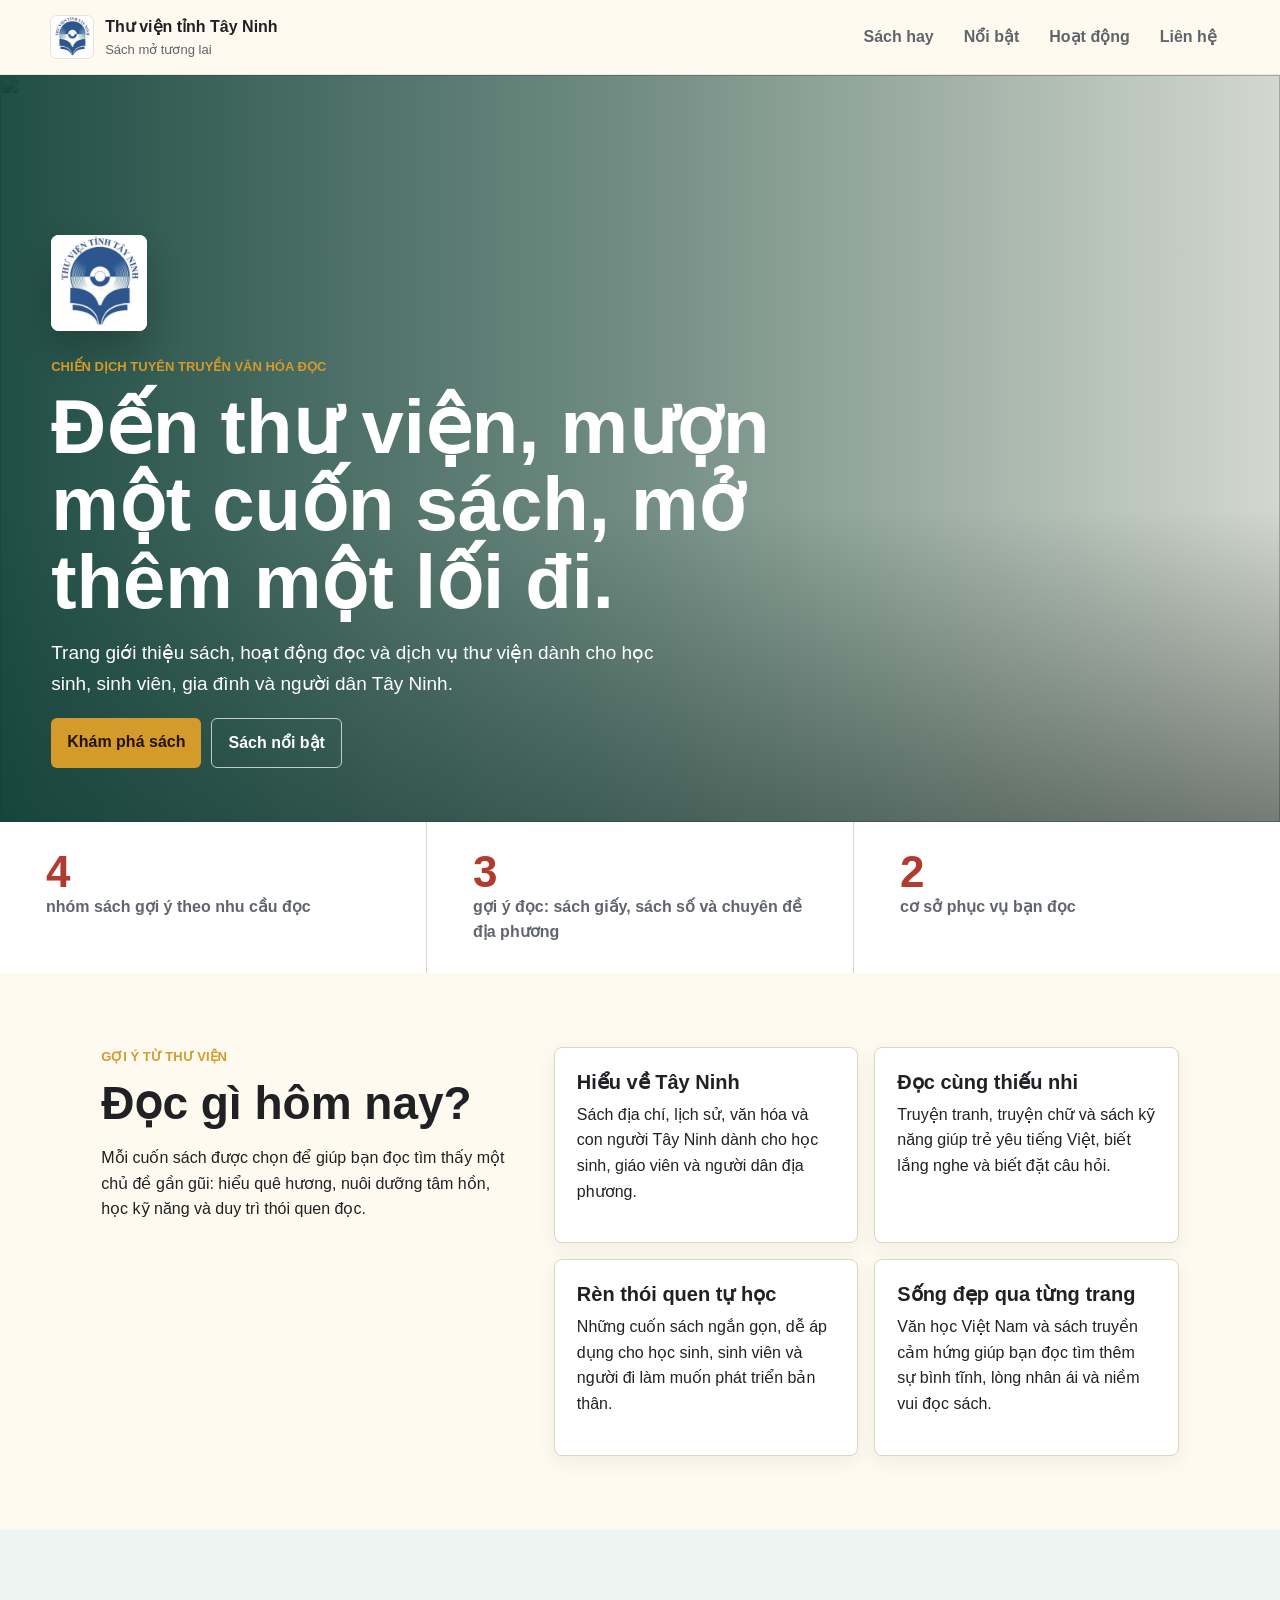
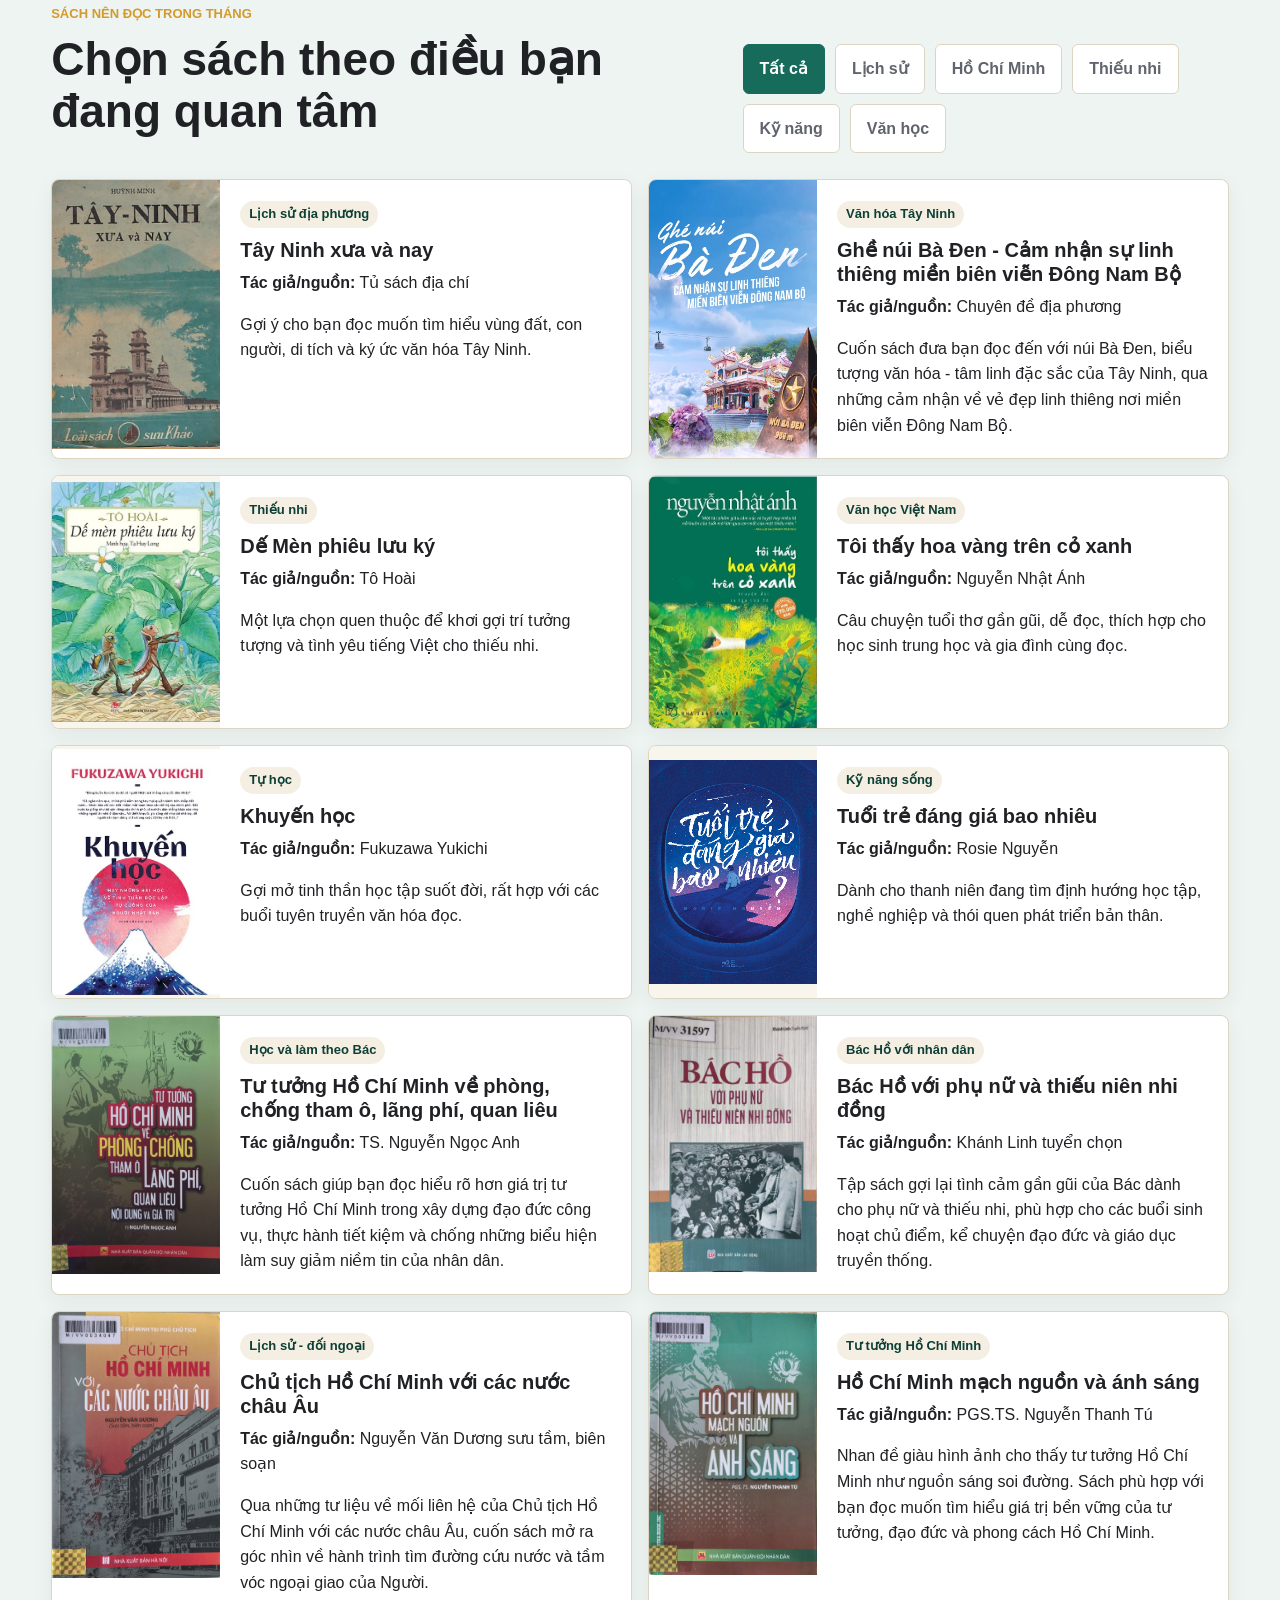
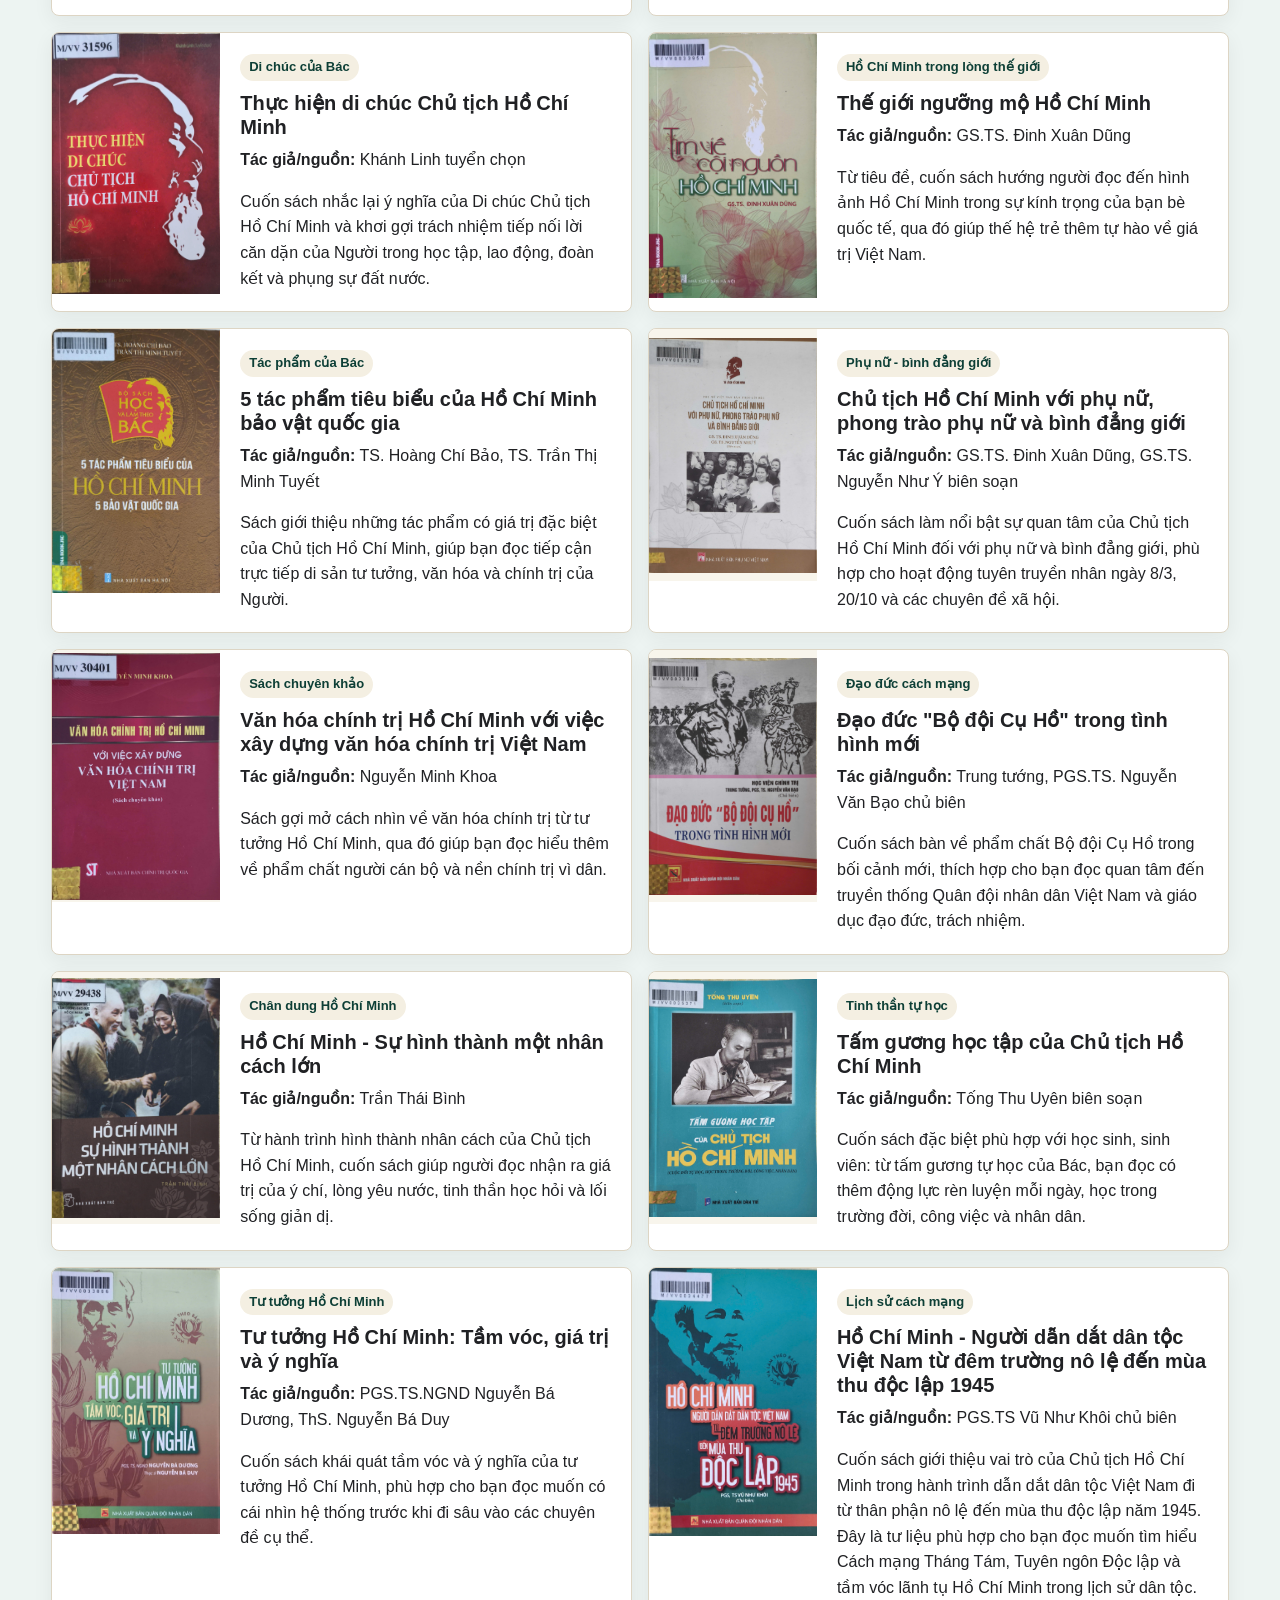
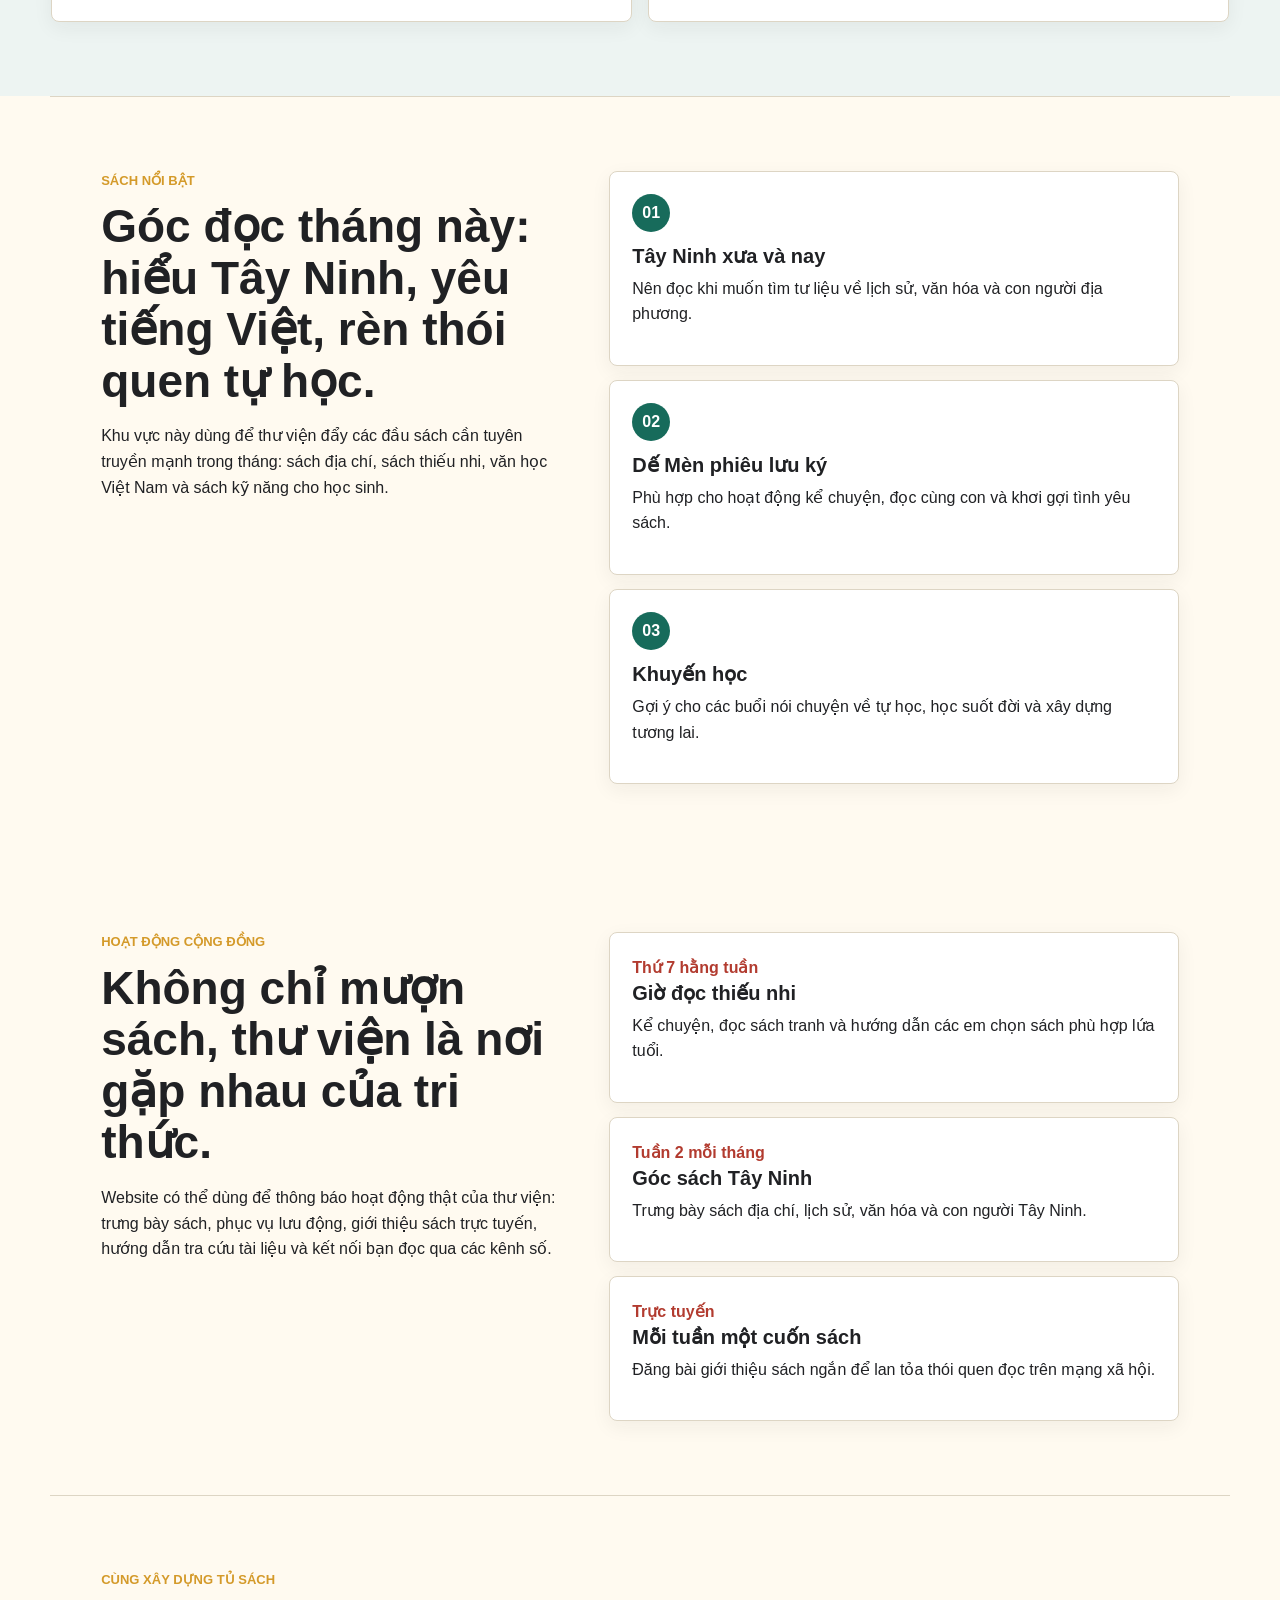
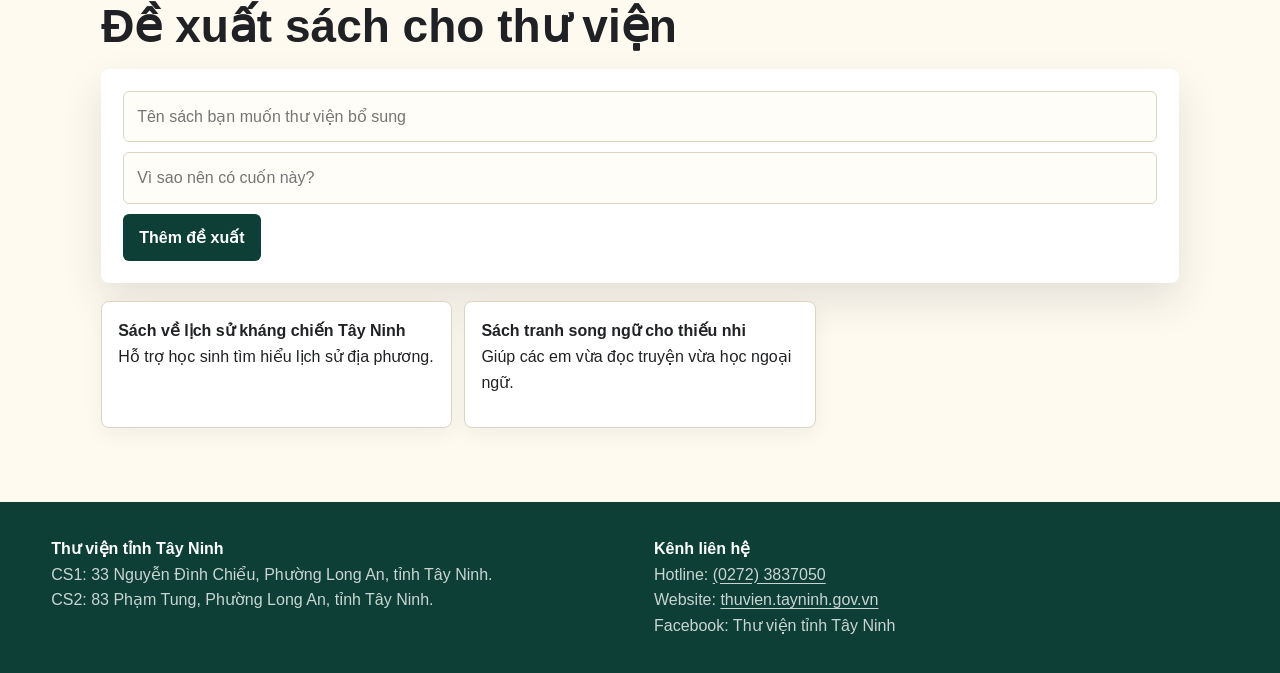
==== index.html @ 0cfe97ff "Initial library website" ====
<!doctype html>
<html lang="vi">
  <head>
    <meta charset="utf-8">
    <meta name="viewport" content="width=device-width, initial-scale=1">
    <title>Thư viện tỉnh Tây Ninh - Sách mở tương lai</title>
    <link rel="stylesheet" href="styles.css">
  </head>
  <body>
    <header class="topbar">
      <a class="brand" href="#home" aria-label="Trang chủ Thư viện tỉnh Tây Ninh">
        <img class="brand-logo" src="assets/logo-thu-vien-tay-ninh.jpg" alt="Logo Thư viện tỉnh Tây Ninh">
        <span>
          <strong>Thư viện tỉnh Tây Ninh</strong>
          <small>Sách mở tương lai</small>
        </span>
      </a>
      <nav class="nav" aria-label="Điều hướng chính">
        <a href="#sach">Sách hay</a>
        <a href="#noi-bat">Nổi bật</a>
        <a href="#hoat-dong">Hoạt động</a>
        <a href="#lien-he">Liên hệ</a>
      </nav>
    </header>

    <main id="home">
      <section class="hero">
        <div class="hero-media" aria-hidden="true">
          <img src="https://images.unsplash.com/photo-1521587760476-6c12a4b040da?auto=format&fit=crop&w=1600&q=80" alt="">
        </div>
        <div class="hero-content">
          <img class="hero-logo" src="assets/logo-thu-vien-tay-ninh.jpg" alt="Logo Thư viện tỉnh Tây Ninh">
          <p class="eyebrow">Chiến dịch tuyên truyền văn hóa đọc</p>
          <h1>Đến thư viện, mượn một cuốn sách, mở thêm một lối đi.</h1>
          <p>
            Trang giới thiệu sách, hoạt động đọc và dịch vụ thư viện dành cho học sinh,
            sinh viên, gia đình và người dân Tây Ninh.
          </p>
          <div class="hero-actions">
            <a class="button primary" href="#sach">Khám phá sách</a>
            <a class="button ghost" href="#noi-bat">Sách nổi bật</a>
          </div>
        </div>
      </section>

      <section class="stats" aria-label="Điểm nhấn thư viện">
        <article>
          <strong>4</strong>
          <span>nhóm sách gợi ý theo nhu cầu đọc</span>
        </article>
        <article>
          <strong>3</strong>
          <span>gợi ý đọc: sách giấy, sách số và chuyên đề địa phương</span>
        </article>
        <article>
          <strong>2</strong>
          <span>cơ sở phục vụ bạn đọc</span>
        </article>
      </section>

      <section class="section intro">
        <div>
          <p class="eyebrow">Gợi ý từ thư viện</p>
          <h2>Đọc gì hôm nay?</h2>
          <p>
            Mỗi cuốn sách được chọn để giúp bạn đọc tìm thấy một chủ đề gần gũi:
            hiểu quê hương, nuôi dưỡng tâm hồn, học kỹ năng và duy trì thói quen đọc.
          </p>
        </div>
        <div class="idea-grid">
          <a class="info-card" href="topic.html?id=hieu-ve-tay-ninh">
            <h3>Hiểu về Tây Ninh</h3>
            <p>Sách địa chí, lịch sử, văn hóa và con người Tây Ninh dành cho học sinh, giáo viên và người dân địa phương.</p>
          </a>
          <a class="info-card" href="topic.html?id=doc-cung-thieu-nhi">
            <h3>Đọc cùng thiếu nhi</h3>
            <p>Truyện tranh, truyện chữ và sách kỹ năng giúp trẻ yêu tiếng Việt, biết lắng nghe và biết đặt câu hỏi.</p>
          </a>
          <a class="info-card" href="topic.html?id=ren-thoi-quen-tu-hoc">
            <h3>Rèn thói quen tự học</h3>
            <p>Những cuốn sách ngắn gọn, dễ áp dụng cho học sinh, sinh viên và người đi làm muốn phát triển bản thân.</p>
          </a>
          <a class="info-card" href="topic.html?id=song-dep-qua-tung-trang">
            <h3>Sống đẹp qua từng trang</h3>
            <p>Văn học Việt Nam và sách truyền cảm hứng giúp bạn đọc tìm thêm sự bình tĩnh, lòng nhân ái và niềm vui đọc sách.</p>
          </a>
        </div>
      </section>

      <section class="section feature-band" id="sach">
        <div class="section-head">
          <div>
            <p class="eyebrow">Sách nên đọc trong tháng</p>
            <h2>Chọn sách theo điều bạn đang quan tâm</h2>
          </div>
          <div class="filters" role="group" aria-label="Lọc sách theo chủ đề">
            <button class="filter active" data-filter="all">Tất cả</button>
            <button class="filter" data-filter="lich-su">Lịch sử</button>
            <button class="filter" data-filter="ho-chi-minh">Hồ Chí Minh</button>
            <button class="filter" data-filter="thieu-nhi">Thiếu nhi</button>
            <button class="filter" data-filter="ky-nang">Kỹ năng</button>
            <button class="filter" data-filter="van-hoc">Văn học</button>
          </div>
        </div>
        <div class="book-grid" id="bookGrid"></div>
      </section>

      <section class="section spotlight" id="noi-bat">
        <div class="spotlight-copy">
          <p class="eyebrow">Sách nổi bật</p>
          <h2>Góc đọc tháng này: hiểu Tây Ninh, yêu tiếng Việt, rèn thói quen tự học.</h2>
          <p>
            Khu vực này dùng để thư viện đẩy các đầu sách cần tuyên truyền mạnh trong tháng:
            sách địa chí, sách thiếu nhi, văn học Việt Nam và sách kỹ năng cho học sinh.
          </p>
        </div>
        <div class="spotlight-list">
          <a class="info-card spotlight-card" href="book.html?id=0">
            <span>01</span>
            <h3>Tây Ninh xưa và nay</h3>
            <p>Nên đọc khi muốn tìm tư liệu về lịch sử, văn hóa và con người địa phương.</p>
          </a>
          <a class="info-card spotlight-card" href="book.html?id=2">
            <span>02</span>
            <h3>Dế Mèn phiêu lưu ký</h3>
            <p>Phù hợp cho hoạt động kể chuyện, đọc cùng con và khơi gợi tình yêu sách.</p>
          </a>
          <a class="info-card spotlight-card" href="book.html?id=4">
            <span>03</span>
            <h3>Khuyến học</h3>
            <p>Gợi ý cho các buổi nói chuyện về tự học, học suốt đời và xây dựng tương lai.</p>
          </a>
        </div>
      </section>

      <section class="section split" id="hoat-dong">
        <div>
          <p class="eyebrow">Hoạt động cộng đồng</p>
          <h2>Không chỉ mượn sách, thư viện là nơi gặp nhau của tri thức.</h2>
          <p>
            Website có thể dùng để thông báo hoạt động thật của thư viện: trưng bày sách,
            phục vụ lưu động, giới thiệu sách trực tuyến, hướng dẫn tra cứu tài liệu và
            kết nối bạn đọc qua các kênh số.
          </p>
        </div>
        <div class="timeline">
          <a class="info-card" href="topic.html?id=gio-doc-thieu-nhi">
            <time>Thứ 7 hằng tuần</time>
            <h3>Giờ đọc thiếu nhi</h3>
            <p>Kể chuyện, đọc sách tranh và hướng dẫn các em chọn sách phù hợp lứa tuổi.</p>
          </a>
          <a class="info-card" href="topic.html?id=goc-sach-tay-ninh">
            <time>Tuần 2 mỗi tháng</time>
            <h3>Góc sách Tây Ninh</h3>
            <p>Trưng bày sách địa chí, lịch sử, văn hóa và con người Tây Ninh.</p>
          </a>
          <a class="info-card" href="topic.html?id=moi-tuan-mot-cuon-sach">
            <time>Trực tuyến</time>
            <h3>Mỗi tuần một cuốn sách</h3>
            <p>Đăng bài giới thiệu sách ngắn để lan tỏa thói quen đọc trên mạng xã hội.</p>
          </a>
        </div>
      </section>

      <section class="section recommend">
        <div>
          <p class="eyebrow">Cùng xây dựng tủ sách</p>
          <h2>Đề xuất sách cho thư viện</h2>
        </div>
        <form class="suggest-form" id="suggestForm">
          <input name="title" type="text" placeholder="Tên sách bạn muốn thư viện bổ sung" required>
          <input name="reason" type="text" placeholder="Vì sao nên có cuốn này?">
          <button class="button dark" type="submit">Thêm đề xuất</button>
        </form>
        <ul class="suggestions" id="suggestions"></ul>
      </section>
    </main>

    <footer class="footer" id="lien-he">
      <div>
        <strong>Thư viện tỉnh Tây Ninh</strong>
        <p>CS1: 33 Nguyễn Đình Chiểu, Phường Long An, tỉnh Tây Ninh.</p>
        <p>CS2: 83 Phạm Tung, Phường Long An, tỉnh Tây Ninh.</p>
      </div>
      <div>
        <strong>Kênh liên hệ</strong>
        <p>Hotline: <a href="tel:02723837050">(0272) 3837050</a></p>
        <p>Website: <a href="https://thuvien.tayninh.gov.vn" target="_blank" rel="noreferrer">thuvien.tayninh.gov.vn</a></p>
        <p>Facebook: Thư viện tỉnh Tây Ninh</p>
      </div>
    </footer>

    <script src="supabase-config.js"></script>
    <script src="supabase-api.js"></script>
    <script src="script.js"></script>
  </body>
</html>
---- styles.css ----
:root {
  --ink: #202124;
  --muted: #60646c;
  --paper: #fffaf0;
  --soft: #f4efe2;
  --line: #ddd5c4;
  --green: #176b5b;
  --green-dark: #0d3f36;
  --red: #b23b2f;
  --gold: #d49a2a;
  --blue: #245c8f;
  --white: #ffffff;
  --shadow: 0 18px 40px rgba(36, 38, 42, 0.12);
  --font-sans: "Segoe UI", "Roboto", "Helvetica Neue", Arial, sans-serif;
  --font-display: "Segoe UI", "Roboto", "Helvetica Neue", Arial, sans-serif;
}

* {
  box-sizing: border-box;
}

html {
  scroll-behavior: smooth;
}

body {
  margin: 0;
  color: var(--ink);
  background: var(--paper);
  font-family: var(--font-sans);
  line-height: 1.6;
  text-rendering: optimizeLegibility;
  -webkit-font-smoothing: antialiased;
}

a {
  color: inherit;
  text-decoration: none;
}

button,
input,
select,
textarea {
  font: inherit;
}

.topbar {
  position: sticky;
  top: 0;
  z-index: 10;
  display: flex;
  align-items: center;
  justify-content: space-between;
  gap: 20px;
  padding: 14px clamp(18px, 4vw, 56px);
  border-bottom: 1px solid rgba(32, 33, 36, 0.08);
  background: rgba(255, 250, 240, 0.92);
  backdrop-filter: blur(16px);
}

.brand {
  display: inline-flex;
  align-items: center;
  gap: 12px;
  min-width: 220px;
}

.brand-logo {
  width: 42px;
  height: 42px;
  border-radius: 6px;
  object-fit: contain;
  background: var(--white);
  box-shadow: 0 0 0 1px rgba(32, 33, 36, 0.1);
}

.brand strong,
.brand small {
  display: block;
}

.brand small {
  color: var(--muted);
  font-size: 13px;
}

.brand strong {
  font-weight: 700;
}

.nav {
  display: flex;
  flex-wrap: wrap;
  justify-content: flex-end;
  gap: 6px;
}

.nav a {
  padding: 8px 12px;
  border-radius: 6px;
  color: var(--muted);
  font-weight: 600;
}

.nav a:hover {
  background: var(--soft);
  color: var(--ink);
}

.hero {
  position: relative;
  min-height: 620px;
  display: grid;
  align-items: end;
  padding: clamp(80px, 13vw, 160px) clamp(18px, 4vw, 56px) 54px;
  overflow: hidden;
  color: var(--white);
}

.hero-media,
.hero-media::after {
  position: absolute;
  inset: 0;
}

.hero-media::after {
  content: "";
  background:
    linear-gradient(90deg, rgba(13, 63, 54, 0.92), rgba(13, 63, 54, 0.58), rgba(13, 63, 54, 0.18)),
    linear-gradient(0deg, rgba(0, 0, 0, 0.45), transparent 42%);
}

.hero-media img {
  width: 100%;
  height: 100%;
  object-fit: cover;
}

.hero-content {
  position: relative;
  max-width: 780px;
}

.hero-logo {
  width: 96px;
  height: 96px;
  margin-bottom: 18px;
  border-radius: 8px;
  object-fit: contain;
  background: var(--white);
  box-shadow: 0 18px 36px rgba(0, 0, 0, 0.2);
}

.eyebrow {
  margin: 0 0 10px;
  color: var(--gold);
  font-size: 13px;
  font-weight: 700;
  letter-spacing: 0;
  text-transform: uppercase;
}

h1,
h2,
h3,
p {
  margin-top: 0;
}

h1 {
  margin-bottom: 18px;
  max-width: 840px;
  font-family: var(--font-display);
  font-size: clamp(42px, 7vw, 76px);
  font-weight: 750;
  line-height: 1.02;
}

h2 {
  margin-bottom: 16px;
  font-family: var(--font-display);
  font-size: clamp(28px, 4vw, 46px);
  font-weight: 720;
  line-height: 1.12;
}

h3 {
  margin-bottom: 8px;
  font-size: 20px;
  font-weight: 700;
  line-height: 1.2;
}

.hero-content p:not(.eyebrow) {
  max-width: 640px;
  font-size: 19px;
}

.hero-actions,
.filters,
.suggest-form {
  display: flex;
  flex-wrap: wrap;
  gap: 10px;
}

.button,
.filter {
  border: 0;
  border-radius: 6px;
  padding: 11px 16px;
  cursor: pointer;
  font-weight: 700;
}

.button.primary {
  background: var(--gold);
  color: #211400;
}

.button.ghost {
  border: 1px solid rgba(255, 255, 255, 0.7);
  color: var(--white);
}

.button.dark {
  background: var(--green-dark);
  color: var(--white);
}

.button.outline {
  border: 1px solid var(--line);
  background: var(--white);
  color: var(--green-dark);
}

.stats {
  display: grid;
  grid-template-columns: repeat(3, 1fr);
  gap: 1px;
  background: var(--line);
}

.stats article {
  min-height: 148px;
  padding: 28px clamp(18px, 4vw, 46px);
  background: var(--white);
}

.stats strong {
  display: block;
  color: var(--red);
  font-size: 44px;
  line-height: 1;
}

.stats span {
  color: var(--muted);
  font-weight: 600;
}

.section {
  padding: 74px clamp(18px, 4vw, 56px);
}

.intro,
.section-head,
.split,
.recommend,
.spotlight {
  max-width: 1180px;
  margin: 0 auto;
}

.intro {
  display: grid;
  grid-template-columns: 0.8fr 1.2fr;
  gap: 36px;
}

.idea-grid,
.book-grid {
  display: grid;
  grid-template-columns: repeat(2, minmax(0, 1fr));
  gap: 16px;
}

.info-card,
.book-card,
.notice,
.suggestions li {
  border: 1px solid var(--line);
  border-radius: 8px;
  background: var(--white);
  box-shadow: 0 6px 20px rgba(36, 38, 42, 0.06);
}

.info-card {
  padding: 22px;
  color: inherit;
  transition: transform 0.18s ease, box-shadow 0.18s ease;
}

.info-card:hover {
  transform: translateY(-3px);
  box-shadow: 0 12px 28px rgba(36, 38, 42, 0.12);
}

.feature-band {
  max-width: none;
  background: #edf4f2;
}

.section-head {
  display: flex;
  align-items: end;
  justify-content: space-between;
  gap: 24px;
  margin-bottom: 26px;
}

.filter {
  border: 1px solid var(--line);
  background: var(--white);
  color: var(--muted);
}

.filter.active {
  border-color: var(--green);
  background: var(--green);
  color: var(--white);
}

.book-grid {
  max-width: 1180px;
  margin: 0 auto;
}

.book-card {
  display: grid;
  grid-template-columns: 168px 1fr;
  min-height: 252px;
  overflow: hidden;
  color: inherit;
  transition: transform 0.18s ease, box-shadow 0.18s ease;
}

.book-card:hover {
  transform: translateY(-3px);
  box-shadow: 0 12px 28px rgba(36, 38, 42, 0.12);
}

.book-cover {
  display: grid;
  place-items: center;
  align-self: start;
  width: 168px;
  height: 252px;
  aspect-ratio: 2 / 3;
  padding: 18px;
  color: var(--white);
  text-align: center;
  font-weight: 700;
}

.book-cover.has-image {
  align-items: center;
  padding: 0;
  background: #f8f5ec;
}

.book-cover img {
  width: 100%;
  height: 100%;
  object-fit: contain;
  background: #f8f5ec;
}

.book-card:nth-child(4n + 1) .book-cover {
  background: var(--green);
}

.book-card:nth-child(4n + 2) .book-cover {
  background: var(--red);
}

.book-card:nth-child(4n + 3) .book-cover {
  background: var(--blue);
}

.book-card:nth-child(4n + 4) .book-cover {
  background: #6f4a8e;
}

.book-info {
  padding: 20px;
}

.book-info p:last-child {
  margin-bottom: 0;
}

.tag {
  display: inline-block;
  margin-bottom: 10px;
  border-radius: 999px;
  padding: 3px 9px;
  background: var(--soft);
  color: var(--green-dark);
  font-size: 13px;
  font-weight: 700;
}

.split,
.spotlight {
  display: grid;
  grid-template-columns: minmax(0, 0.9fr) minmax(0, 1.1fr);
  gap: 42px;
  align-items: start;
}

.spotlight {
  border-top: 1px solid var(--line);
}

.spotlight-list {
  display: grid;
  gap: 14px;
}

.spotlight-list span {
  display: inline-grid;
  width: 38px;
  height: 38px;
  place-items: center;
  margin-bottom: 12px;
  border-radius: 999px;
  background: var(--green);
  color: var(--white);
  font-weight: 700;
}

.timeline {
  display: grid;
  gap: 14px;
}

.timeline time {
  display: block;
  color: var(--red);
  font-weight: 700;
}

.footer a {
  text-decoration: underline;
  text-underline-offset: 3px;
}

.notice {
  margin-top: 22px;
  padding: 16px;
  color: var(--green-dark);
}

.suggest-form {
  padding: 22px;
  border-radius: 8px;
  background: var(--white);
  box-shadow: var(--shadow);
}

label {
  display: grid;
  gap: 6px;
  color: var(--muted);
  font-weight: 600;
}

input,
select,
textarea {
  width: 100%;
  border: 1px solid var(--line);
  border-radius: 6px;
  padding: 12px 13px;
  background: #fffdf8;
  color: var(--ink);
}

textarea {
  resize: vertical;
}

.recommend {
  border-top: 1px solid var(--line);
}

.detail-page {
  padding: 36px clamp(18px, 4vw, 56px) 72px;
}

.back-link {
  display: inline-flex;
  margin-bottom: 24px;
  color: var(--green-dark);
  font-weight: 700;
  text-decoration: underline;
  text-underline-offset: 3px;
}

.book-detail {
  display: grid;
  grid-template-columns: minmax(240px, 360px) minmax(0, 1fr);
  gap: clamp(28px, 5vw, 64px);
  max-width: 1180px;
  margin: 0 auto;
  align-items: start;
}

.detail-cover {
  display: grid;
  min-height: 520px;
  place-items: center;
  overflow: hidden;
  border-radius: 8px;
  background: var(--green);
  color: var(--white);
  box-shadow: var(--shadow);
  text-align: center;
  font-size: 24px;
  font-weight: 700;
}

.detail-cover.has-image {
  background: #f8f5ec;
}

.detail-cover img {
  width: 100%;
  height: 100%;
  max-height: 640px;
  object-fit: cover;
}

.detail-copy {
  padding-top: 8px;
}

.detail-copy h1 {
  color: var(--green-dark);
  font-size: clamp(36px, 5vw, 58px);
}

.detail-meta {
  display: flex;
  flex-wrap: wrap;
  gap: 10px;
  margin: 0 0 28px;
}

.detail-meta span {
  border: 1px solid var(--line);
  border-radius: 999px;
  padding: 7px 12px;
  background: var(--white);
  color: var(--muted);
  font-weight: 600;
}

.detail-copy section {
  margin-bottom: 26px;
  padding-bottom: 20px;
  border-bottom: 1px solid var(--line);
}

.detail-copy section h2 {
  margin-bottom: 10px;
  font-size: 24px;
}

.detail-copy section p {
  max-width: 760px;
  font-size: 18px;
}

.detail-actions {
  display: flex;
  flex-wrap: wrap;
  gap: 10px;
}

.topic-detail {
  max-width: 980px;
  margin: 0 auto;
}

.topic-copy h1 {
  color: var(--green-dark);
  font-size: clamp(36px, 5vw, 58px);
}

.topic-intro {
  max-width: 820px;
  font-size: 19px;
}

.topic-sections {
  display: grid;
  gap: 14px;
  margin: 30px 0;
}

.topic-sections article {
  display: grid;
  grid-template-columns: 46px 1fr;
  gap: 16px;
  padding: 20px;
  border: 1px solid var(--line);
  border-radius: 8px;
  background: var(--white);
}

.topic-sections span {
  display: grid;
  width: 38px;
  height: 38px;
  place-items: center;
  border-radius: 999px;
  background: var(--green);
  color: var(--white);
  font-weight: 700;
}

.topic-sections p {
  margin-bottom: 0;
}

.topic-suggestions {
  margin-bottom: 28px;
  padding: 22px;
  border-radius: 8px;
  background: #edf4f2;
}

.topic-suggestions h2 {
  margin-bottom: 12px;
  font-size: 24px;
}

.topic-suggestions ul {
  display: grid;
  gap: 8px;
  margin: 0;
  padding-left: 20px;
}

.hidden {
  display: none !important;
}

.admin-page {
  padding: 56px clamp(18px, 4vw, 56px) 80px;
}

.admin-panel {
  max-width: 1180px;
  margin: 0 auto 28px;
  padding: 28px;
  border: 1px solid var(--line);
  border-radius: 8px;
  background: var(--white);
  box-shadow: var(--shadow);
}

.admin-heading {
  display: flex;
  align-items: end;
  justify-content: space-between;
  gap: 18px;
}

.admin-form {
  display: grid;
  grid-template-columns: repeat(2, minmax(0, 1fr));
  gap: 16px;
}

.admin-form .wide,
.admin-actions {
  grid-column: 1 / -1;
}

.admin-actions {
  display: flex;
  flex-wrap: wrap;
  gap: 10px;
}

.admin-message {
  min-height: 42px;
  margin: 18px 0;
  padding: 12px 14px;
  border-radius: 8px;
  background: #edf4f2;
  color: var(--green-dark);
}

.admin-message[data-type="error"] {
  background: #fff0eb;
  color: var(--red);
}

.admin-list {
  display: grid;
  grid-template-columns: repeat(2, minmax(0, 1fr));
  gap: 10px;
  margin-top: 24px;
}

.admin-book-item {
  border: 1px solid var(--line);
  border-radius: 8px;
  padding: 14px;
  background: #fffdf8;
  color: var(--ink);
  cursor: pointer;
  text-align: left;
}

.admin-book-item strong,
.admin-book-item span {
  display: block;
}

.admin-book-item span {
  color: var(--muted);
  font-size: 14px;
}

.admin-book-item:hover {
  border-color: var(--green);
}

.suggest-form {
  grid-template-columns: minmax(180px, 1fr) minmax(180px, 1fr) auto;
  align-items: center;
  margin-bottom: 18px;
}

.suggestions {
  display: grid;
  grid-template-columns: repeat(3, 1fr);
  gap: 12px;
  margin: 0;
  padding: 0;
  list-style: none;
}

.suggestions li {
  padding: 16px;
}

.footer {
  display: grid;
  grid-template-columns: repeat(2, 1fr);
  gap: 28px;
  padding: 34px clamp(18px, 4vw, 56px);
  background: var(--green-dark);
  color: var(--white);
}

.footer p {
  margin-bottom: 0;
  color: rgba(255, 255, 255, 0.78);
}

@media (max-width: 820px) {
  .topbar,
  .section-head,
  .intro,
  .split,
  .spotlight,
  .book-detail,
  .footer {
    grid-template-columns: 1fr;
  }

  .topbar {
    align-items: flex-start;
    display: grid;
  }

  .nav {
    justify-content: flex-start;
  }

  .hero {
    min-height: 560px;
  }

  .stats,
  .idea-grid,
  .book-grid,
  .suggestions {
    grid-template-columns: 1fr;
  }

  .suggest-form {
    grid-template-columns: 1fr;
  }

  .admin-heading,
  .admin-form,
  .admin-list {
    grid-template-columns: 1fr;
  }

  .detail-cover {
    min-height: auto;
  }

  .detail-cover img {
    max-height: none;
  }
}

@media (max-width: 520px) {
  .book-card {
    grid-template-columns: 1fr;
  }

  .book-cover {
    width: 100%;
    max-width: 220px;
    height: auto;
    margin: 0 auto;
    min-height: auto;
  }

  .book-cover img {
    max-height: none;
  }

  .hero-content p:not(.eyebrow) {
    font-size: 17px;
  }
}
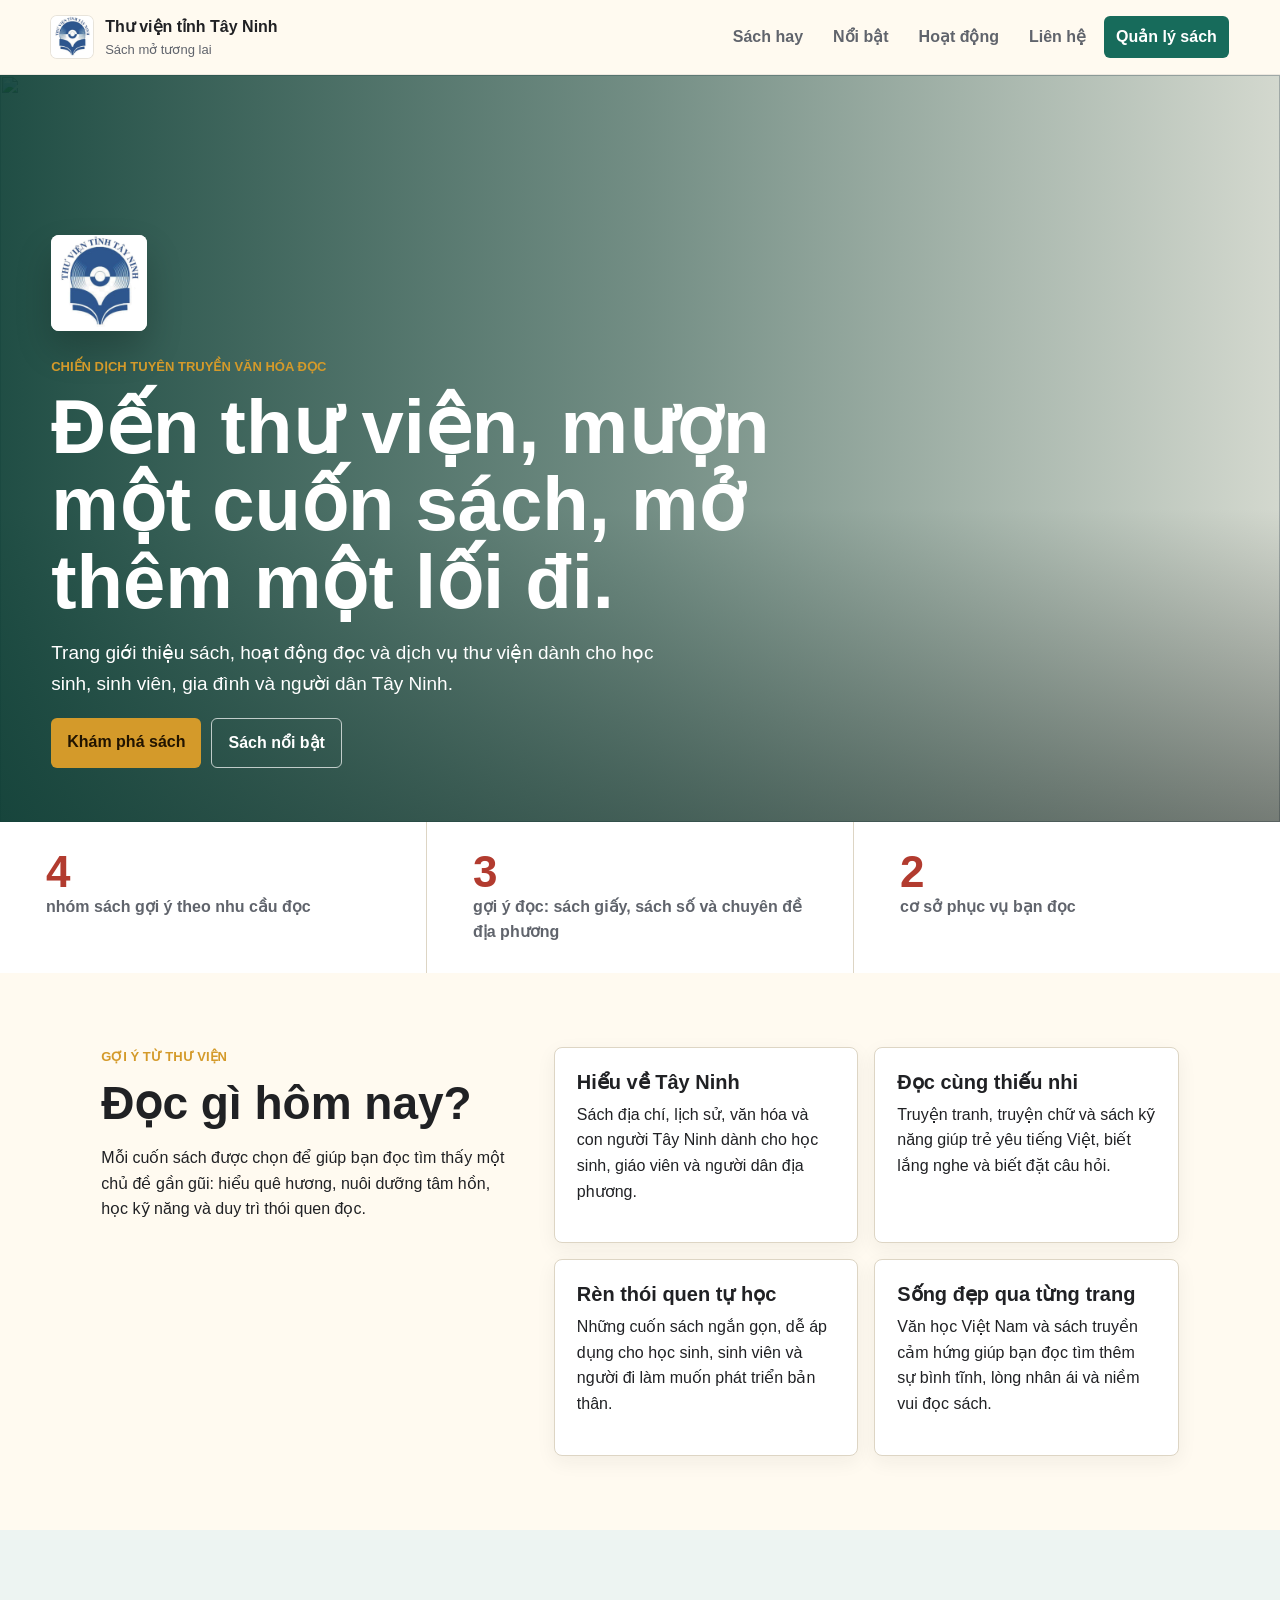
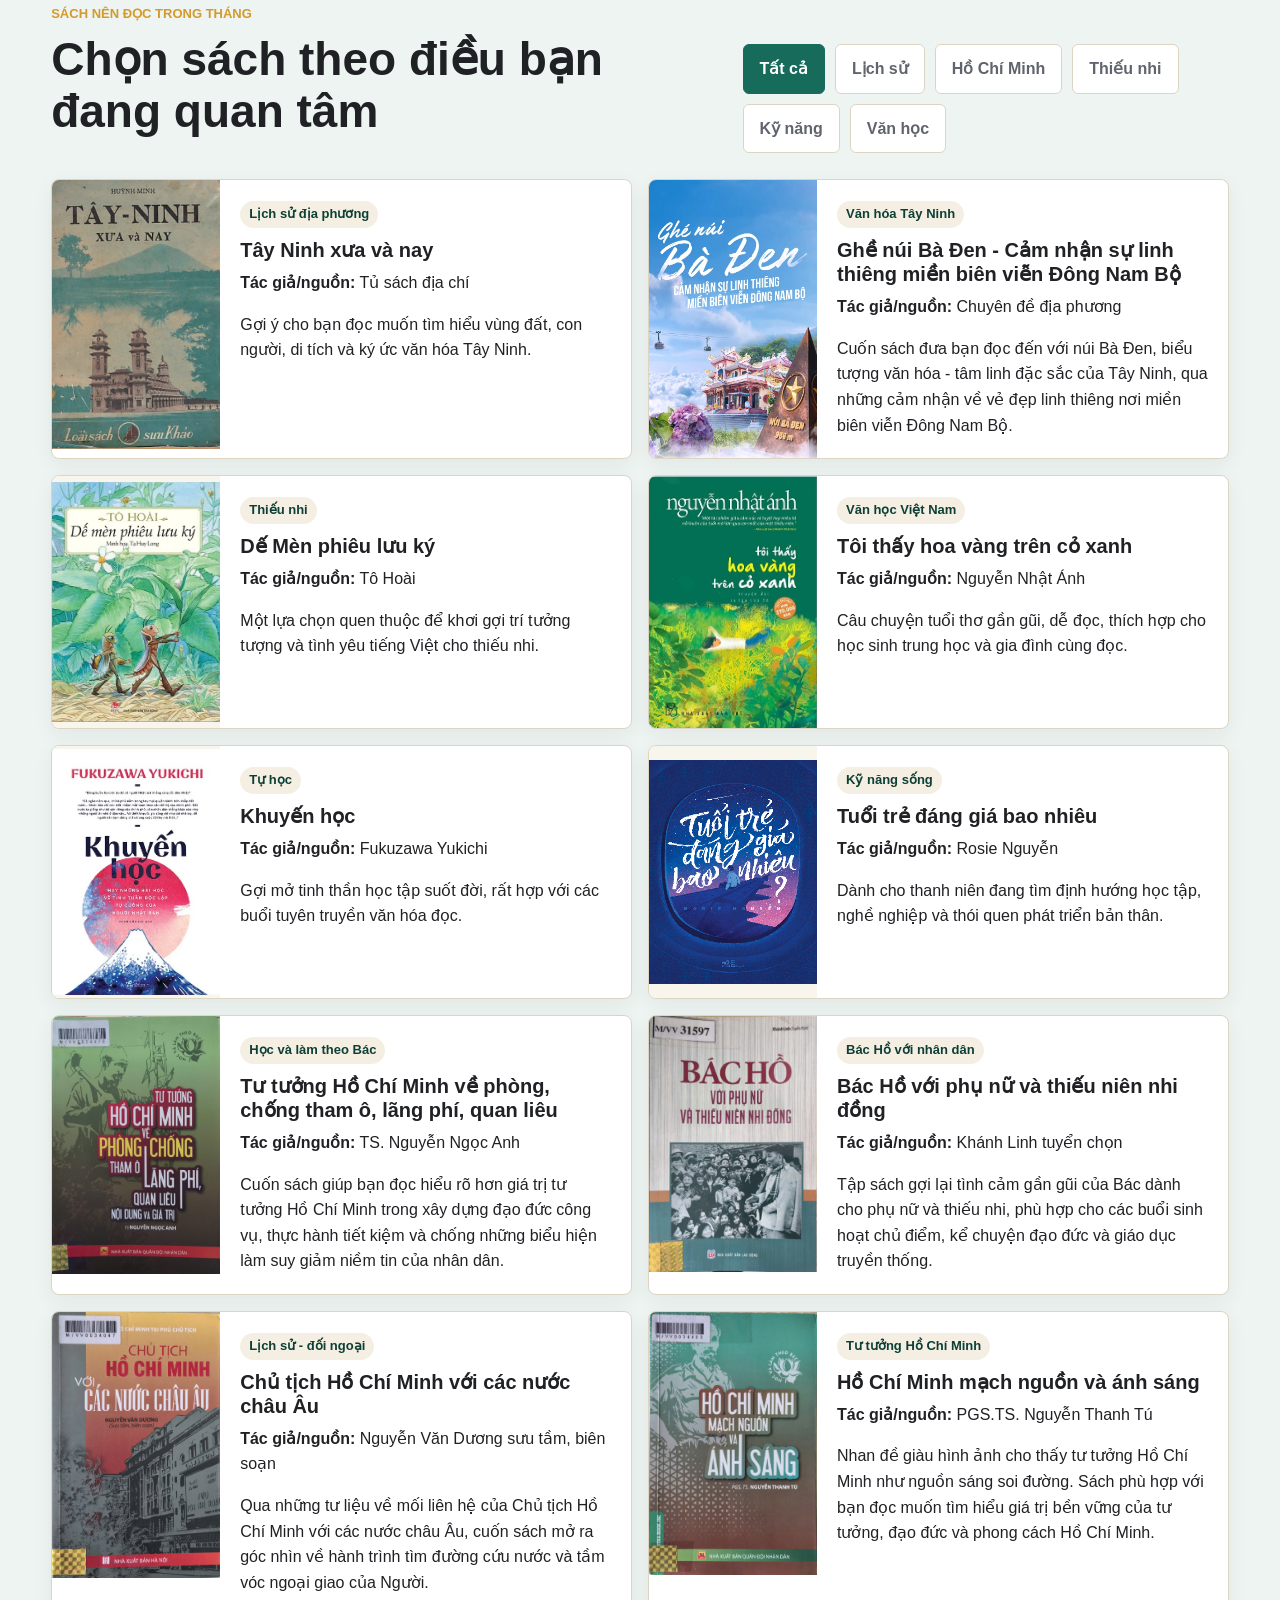
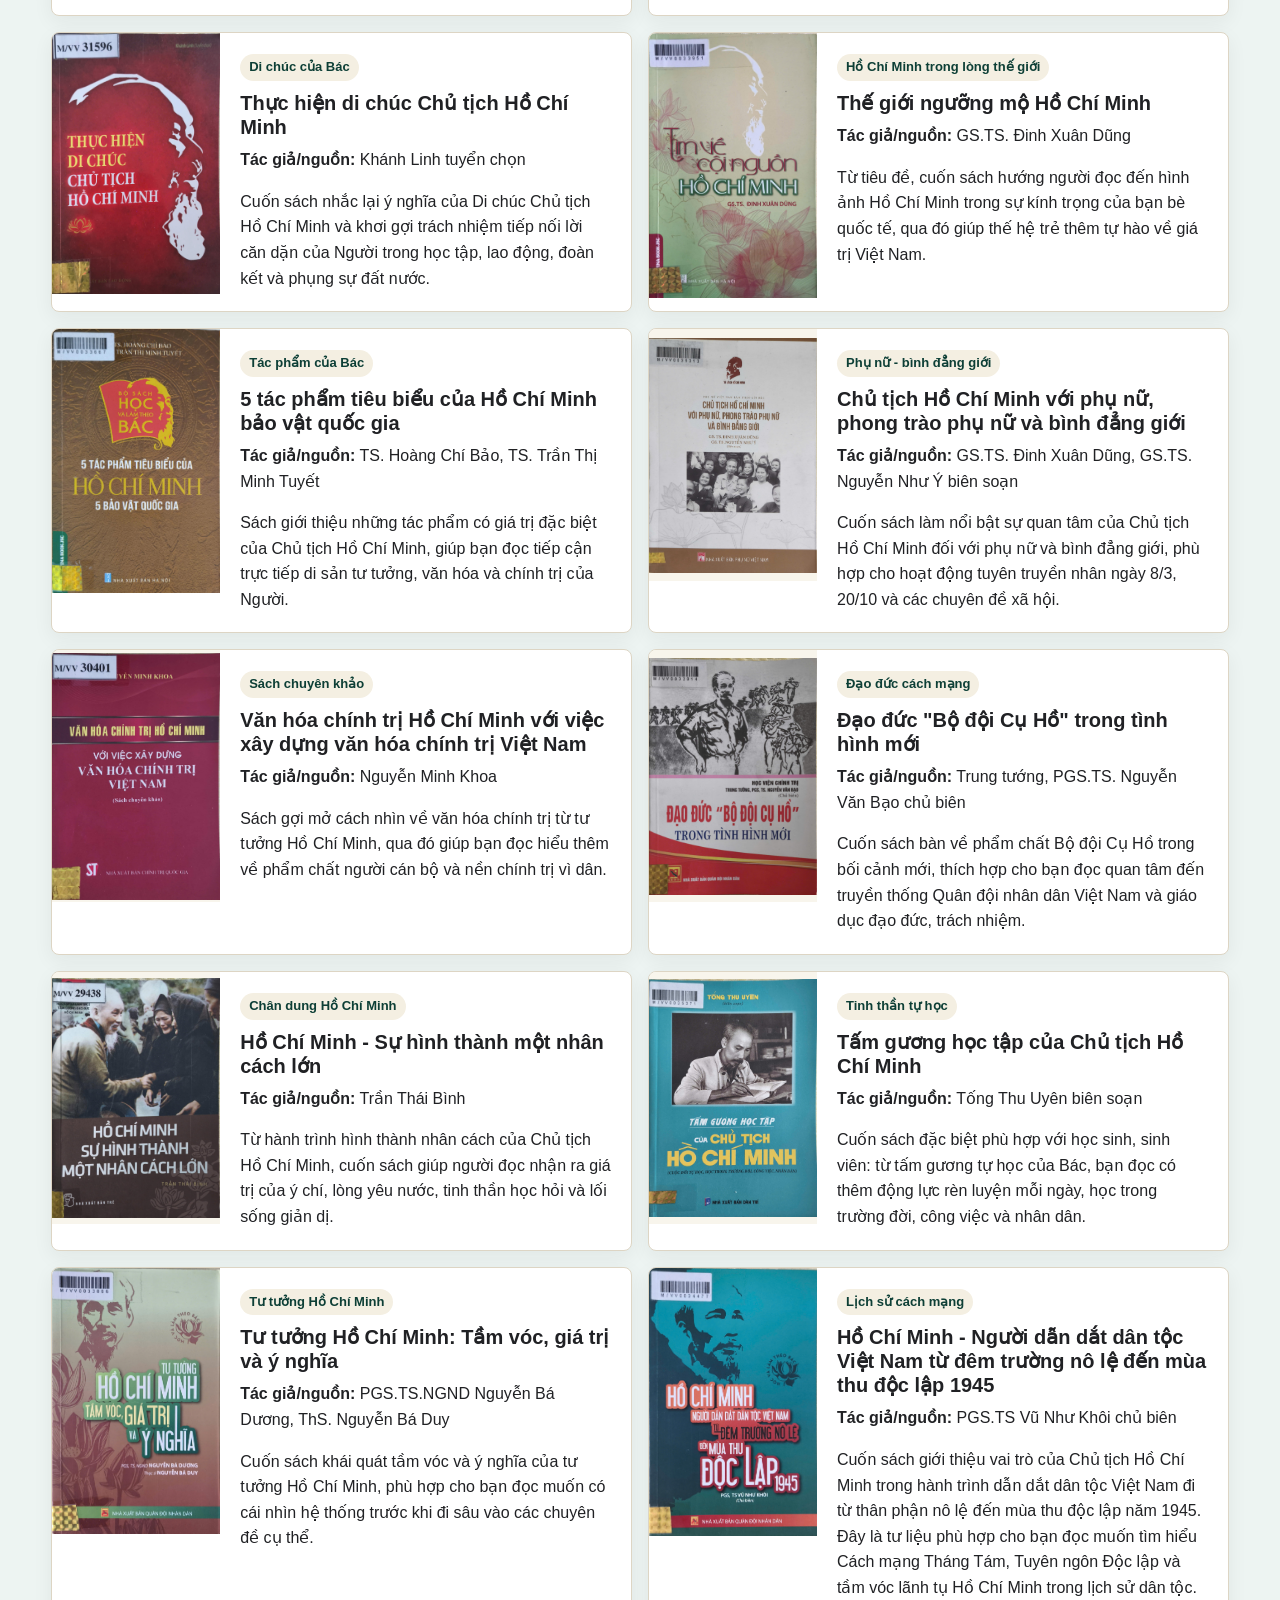
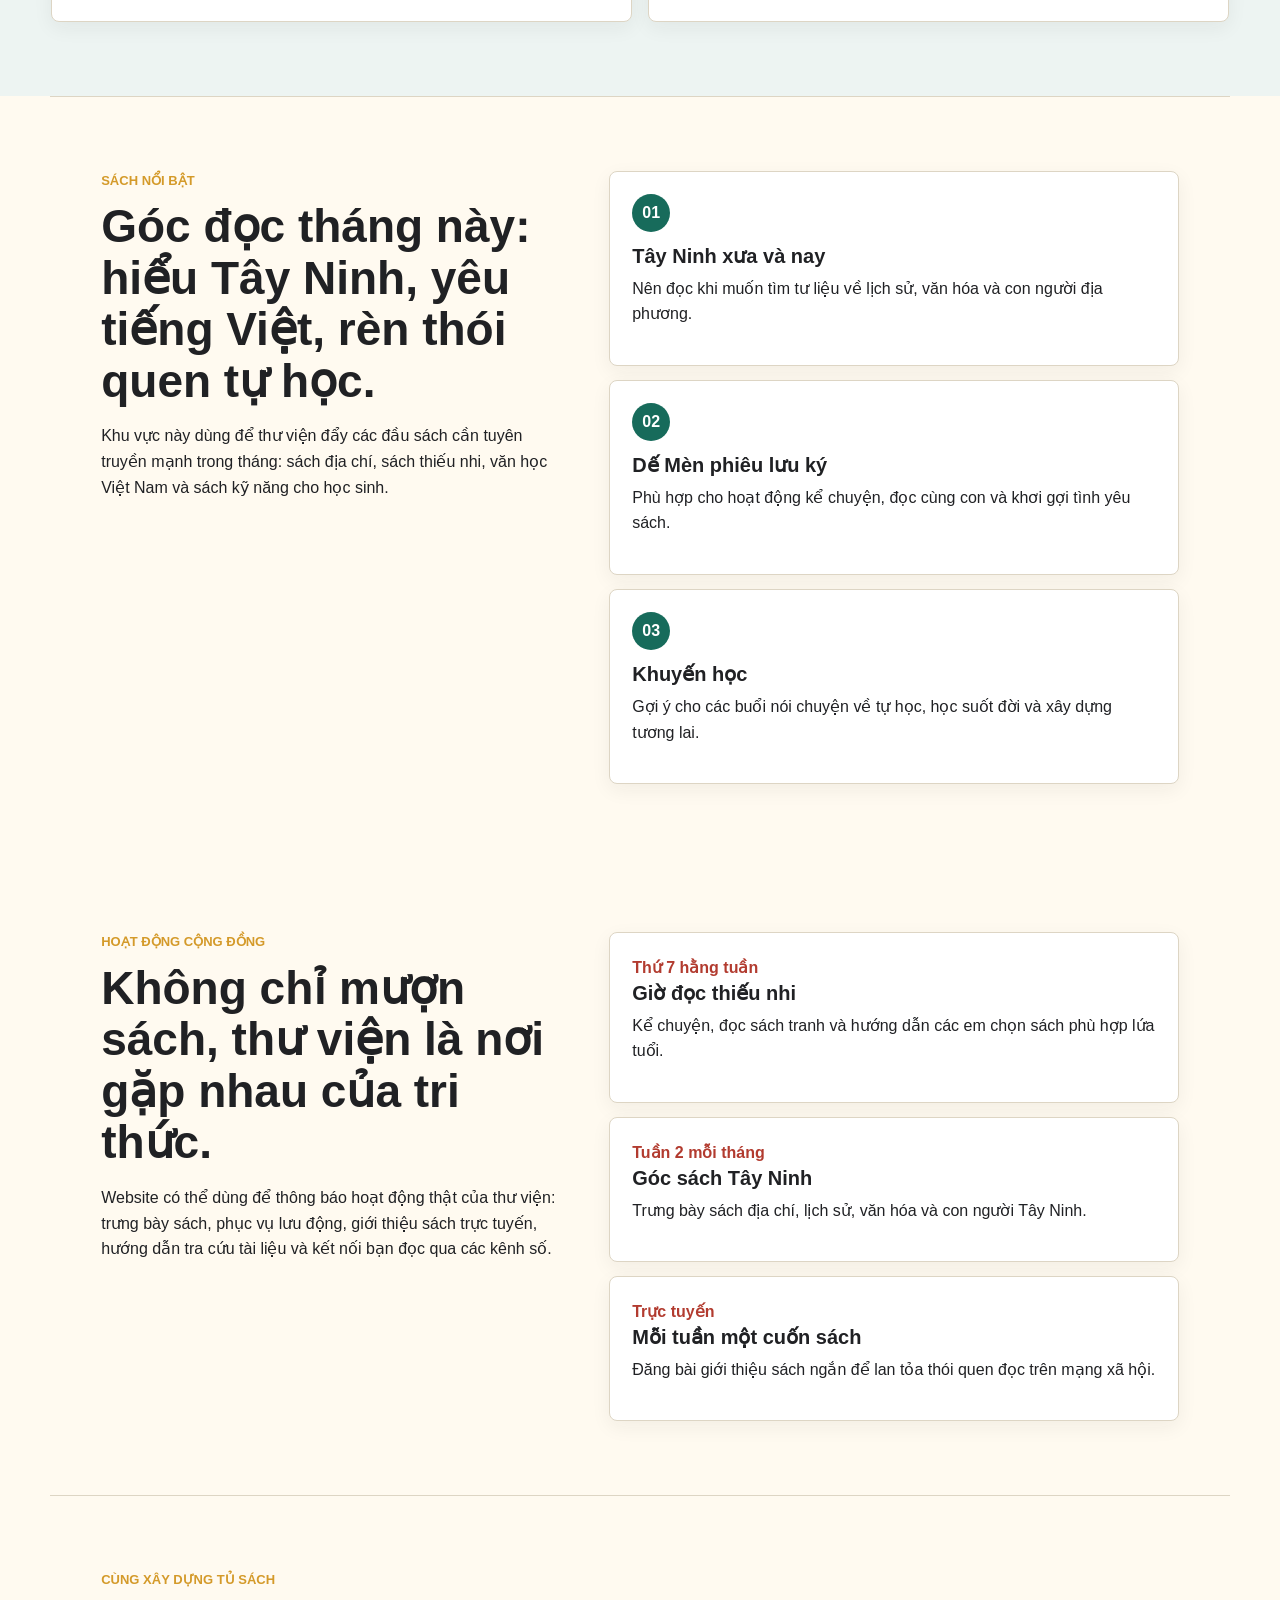
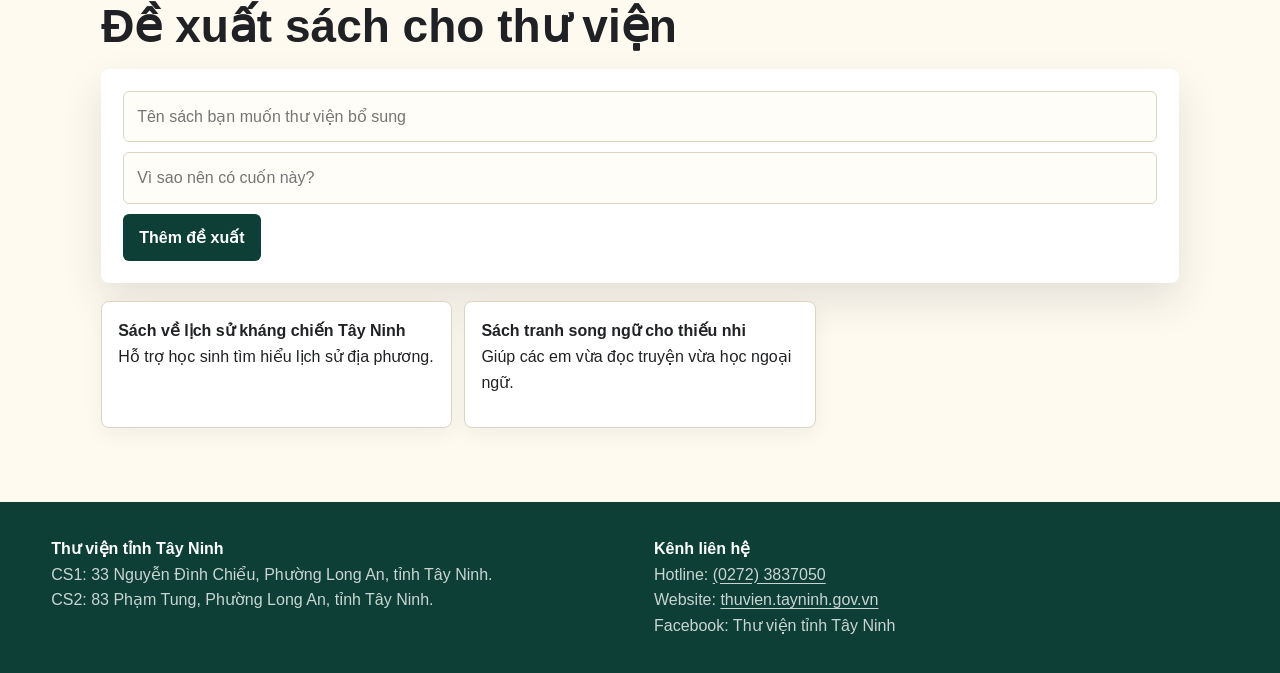
==== commit 86bebfb3: "Add admin login link to homepage" ====
--- a/index.html
+++ b/index.html
@@ -20,6 +20,7 @@
         <a href="#noi-bat">Nổi bật</a>
         <a href="#hoat-dong">Hoạt động</a>
         <a href="#lien-he">Liên hệ</a>
+        <a class="admin-link" href="admin.html">Quản lý sách</a>
       </nav>
     </header>
 
--- a/styles.css
+++ b/styles.css
@@ -108,6 +108,16 @@
   color: var(--ink);
 }
 
+.nav .admin-link {
+  background: var(--green);
+  color: var(--white);
+}
+
+.nav .admin-link:hover {
+  background: var(--green-dark);
+  color: var(--white);
+}
+
 .hero {
   position: relative;
   min-height: 620px;
@@ -233,6 +243,13 @@
   border: 1px solid var(--line);
   background: var(--white);
   color: var(--green-dark);
+}
+
+.button.disabled,
+.button:disabled {
+  background: var(--soft);
+  color: var(--muted);
+  cursor: not-allowed;
 }
 
 .stats {
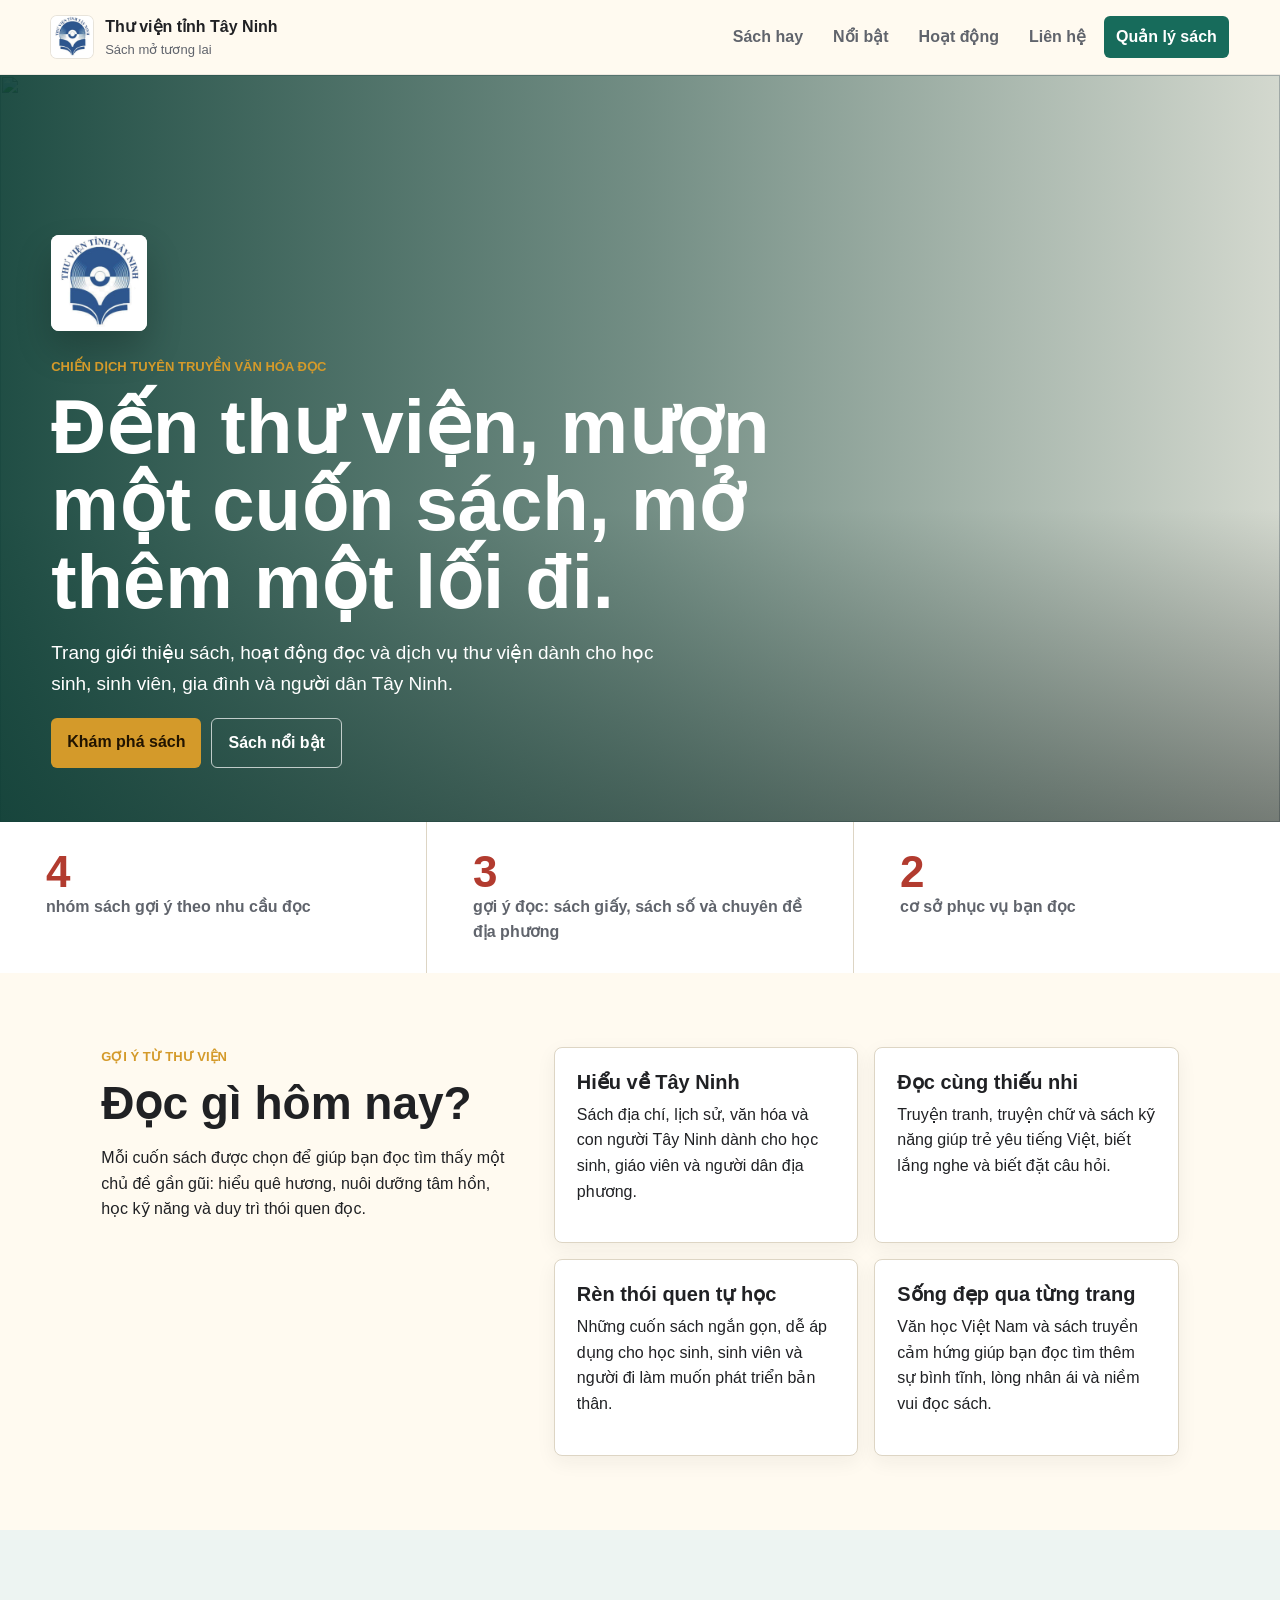
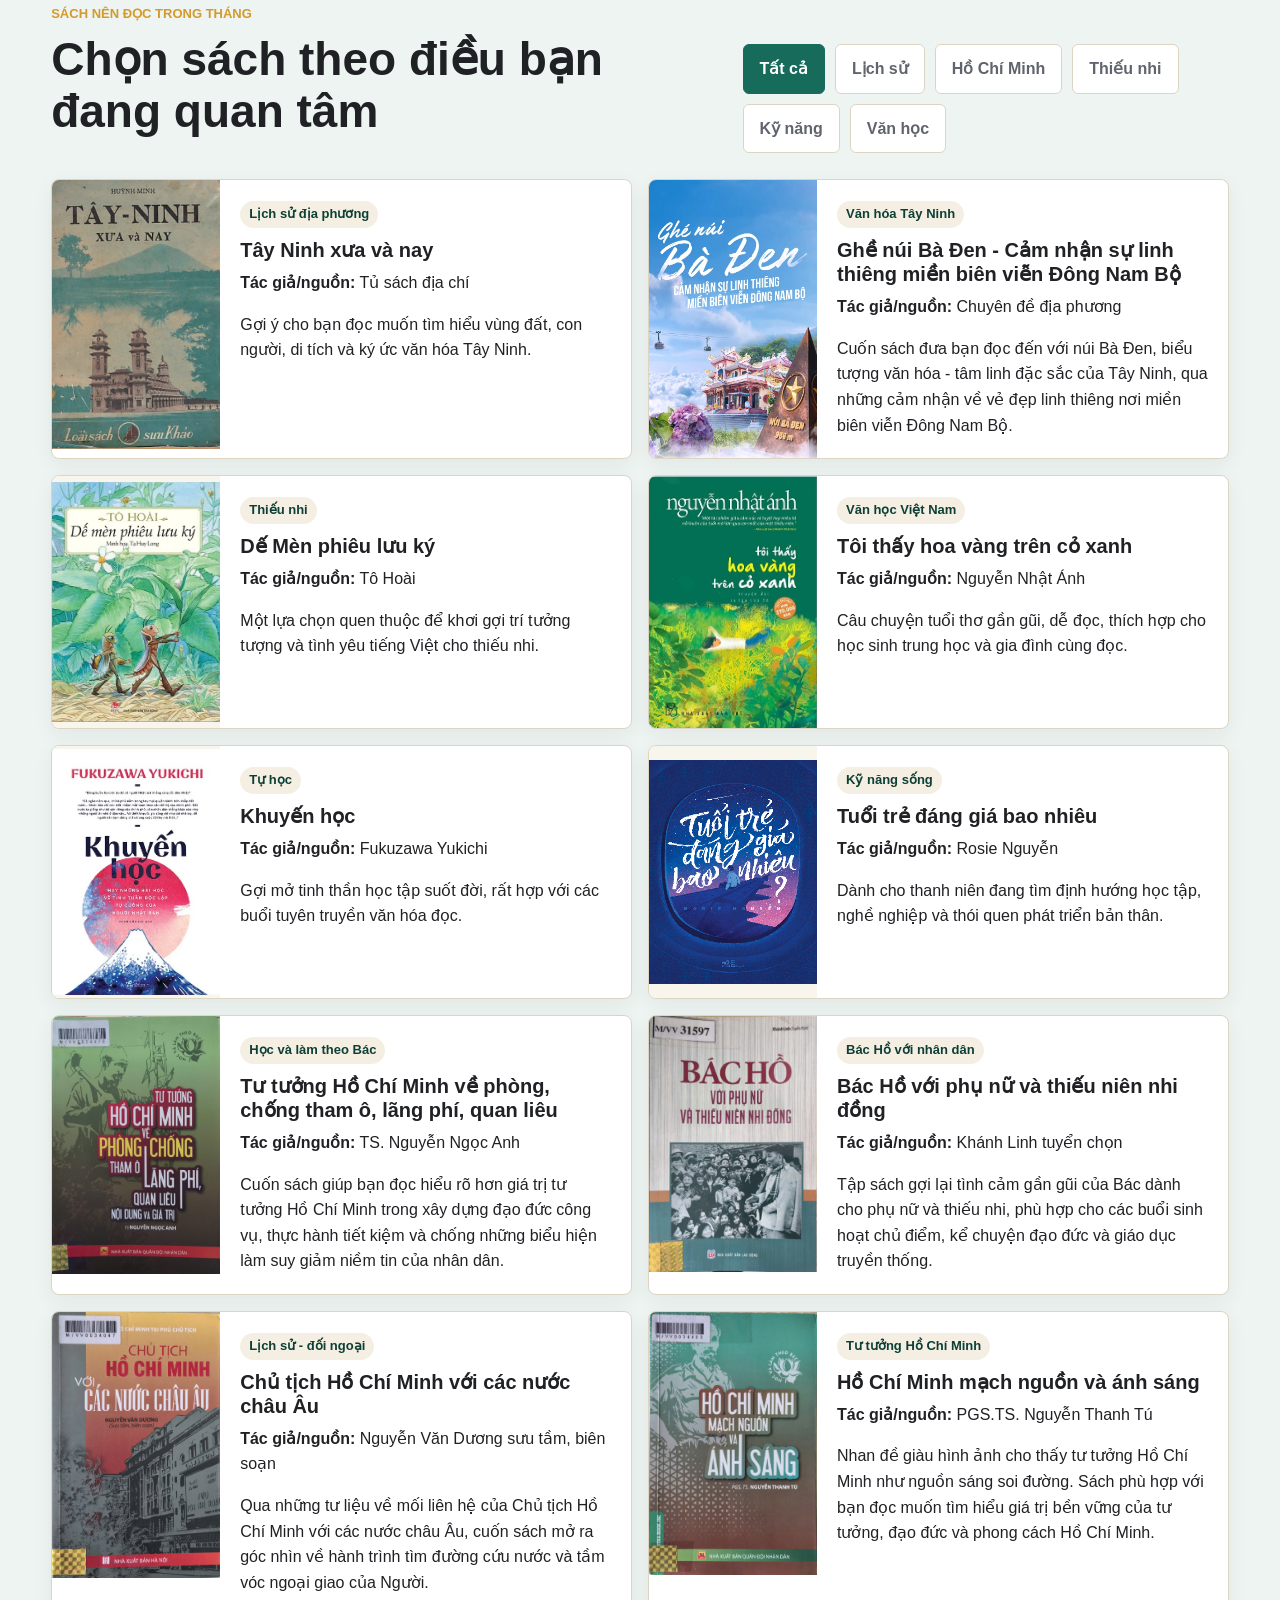
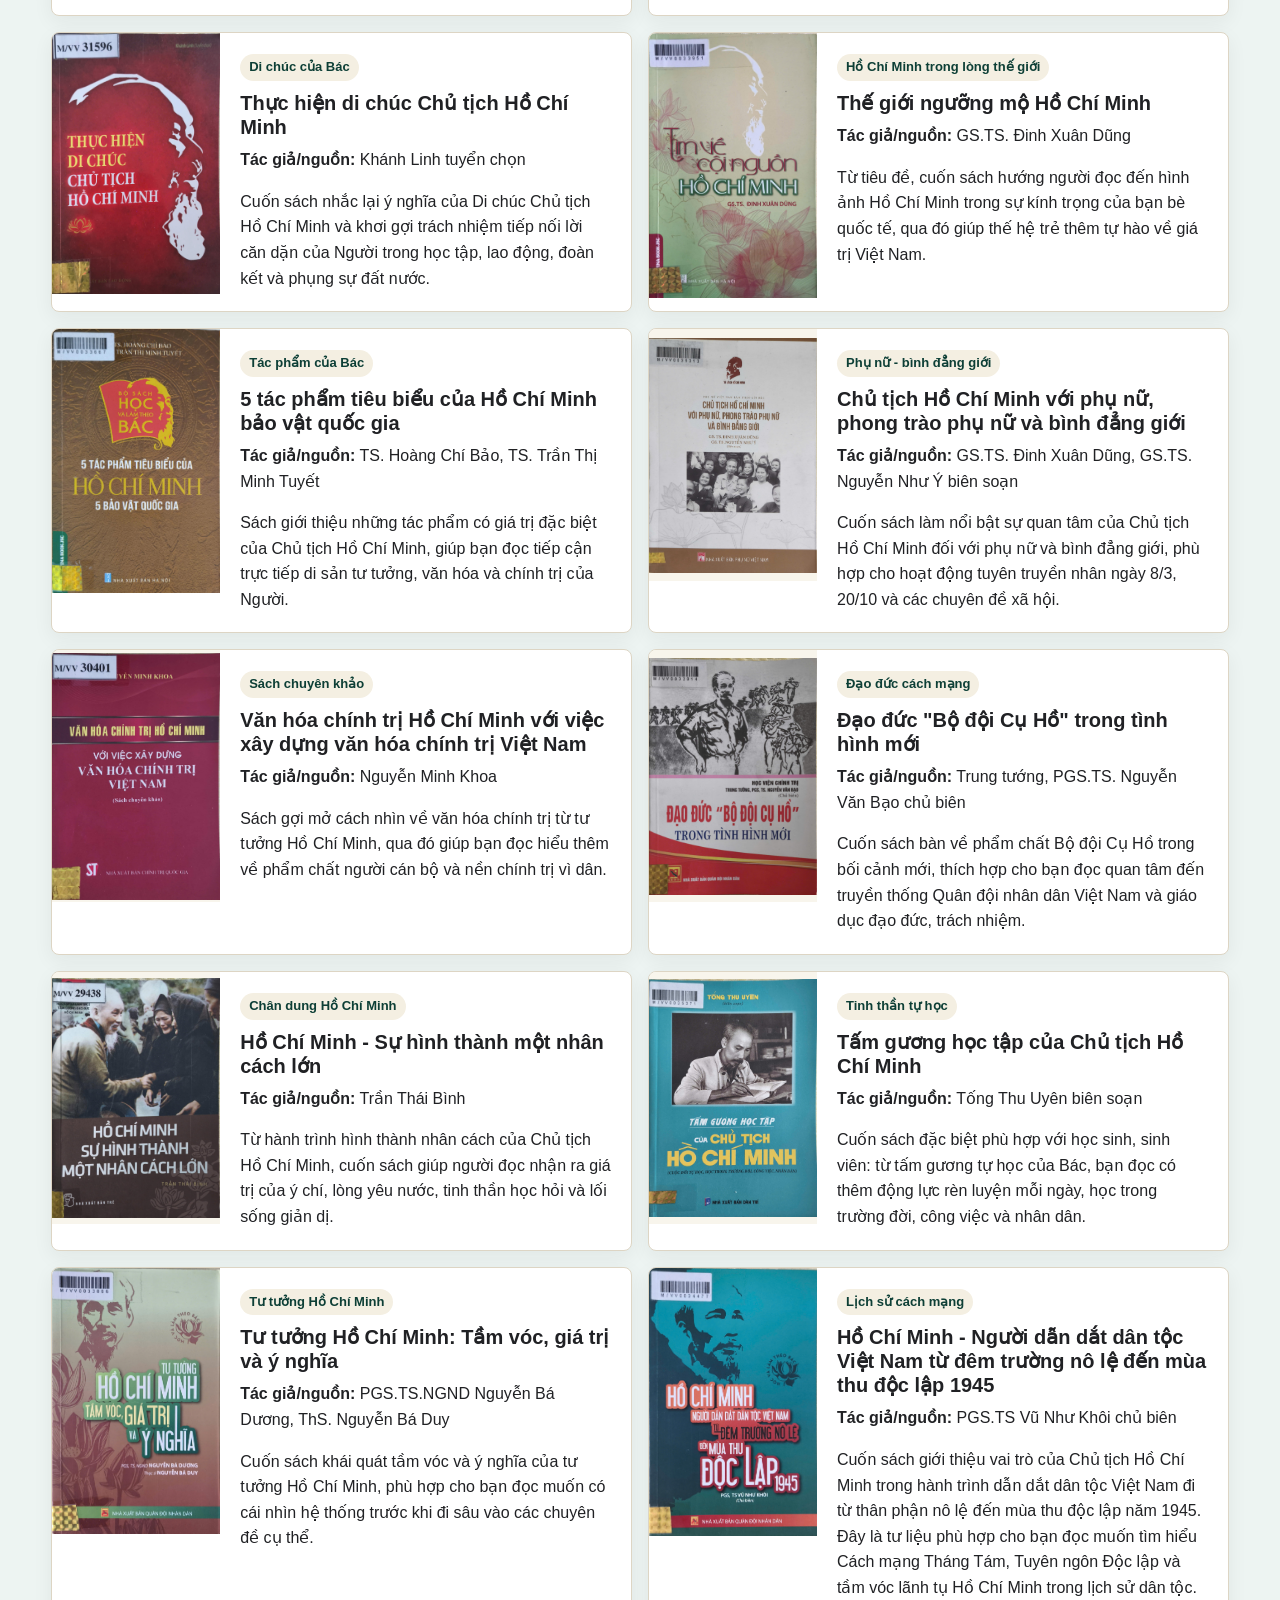
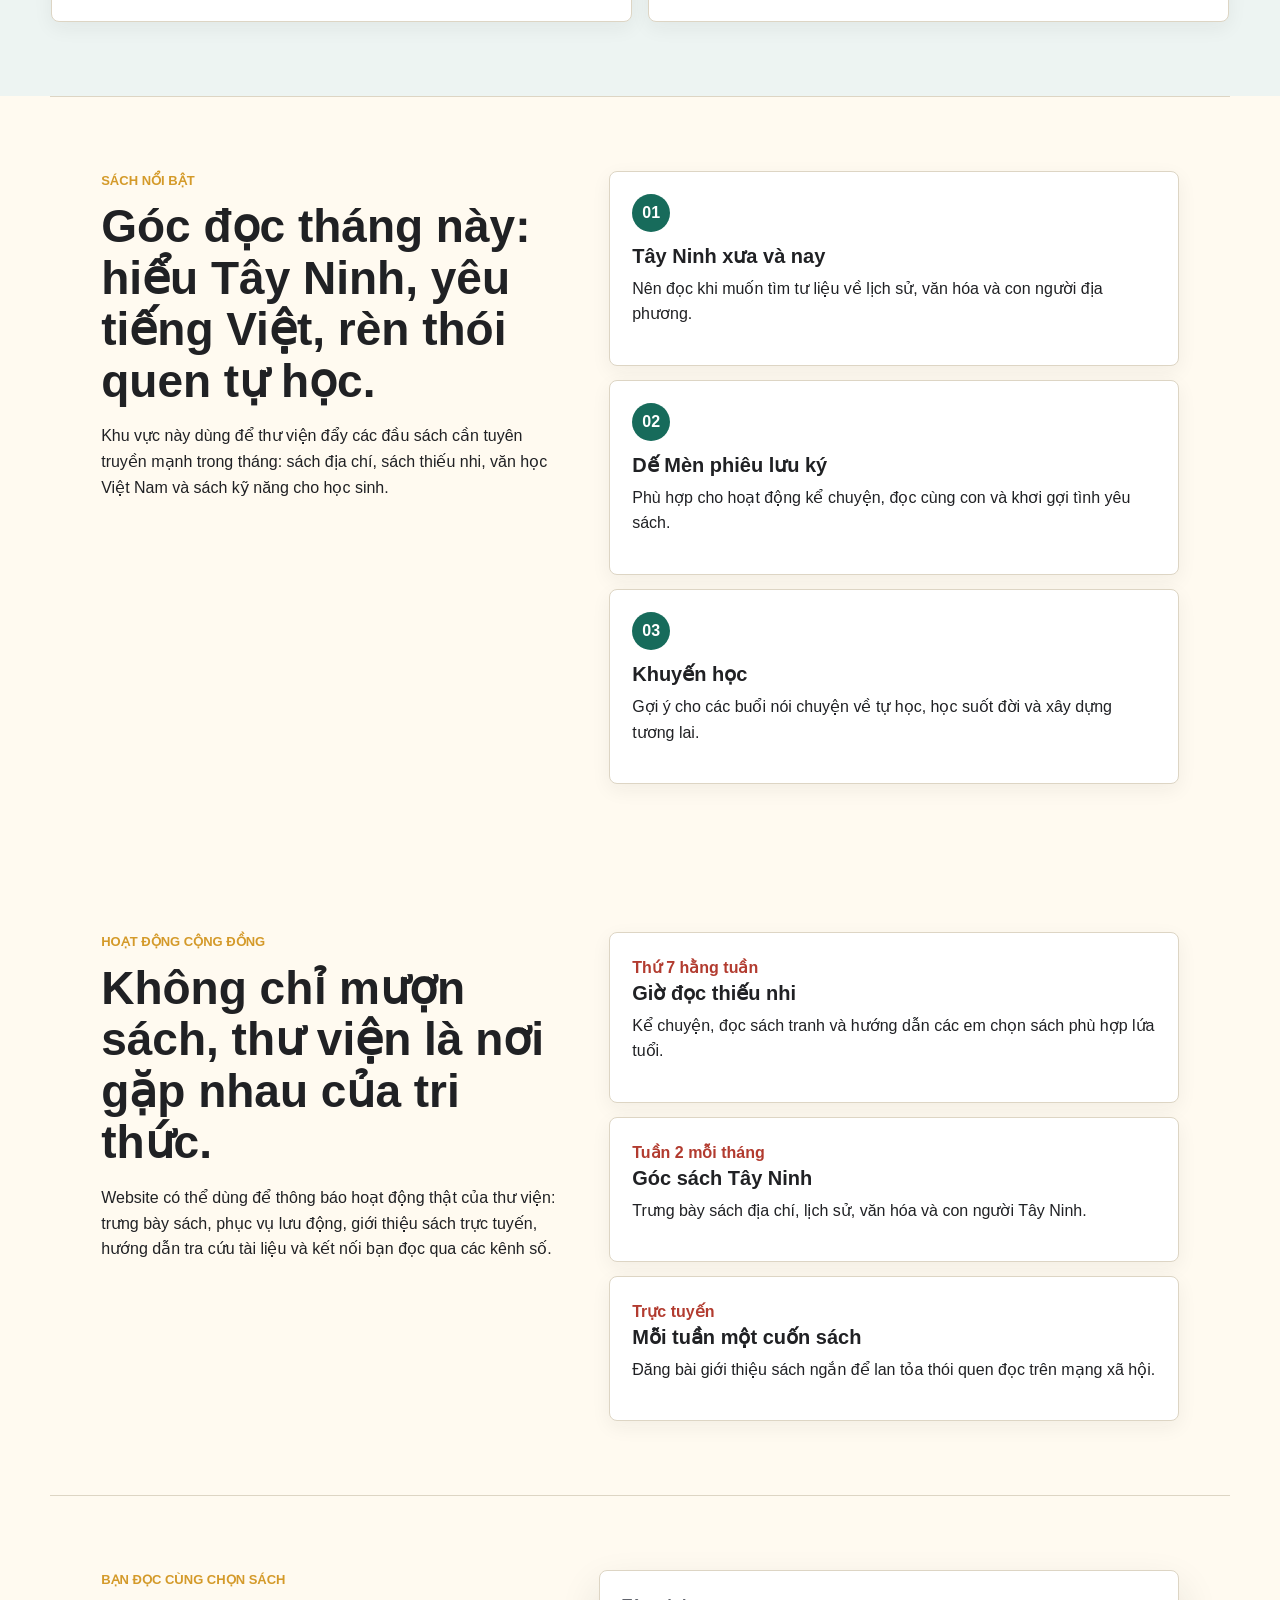
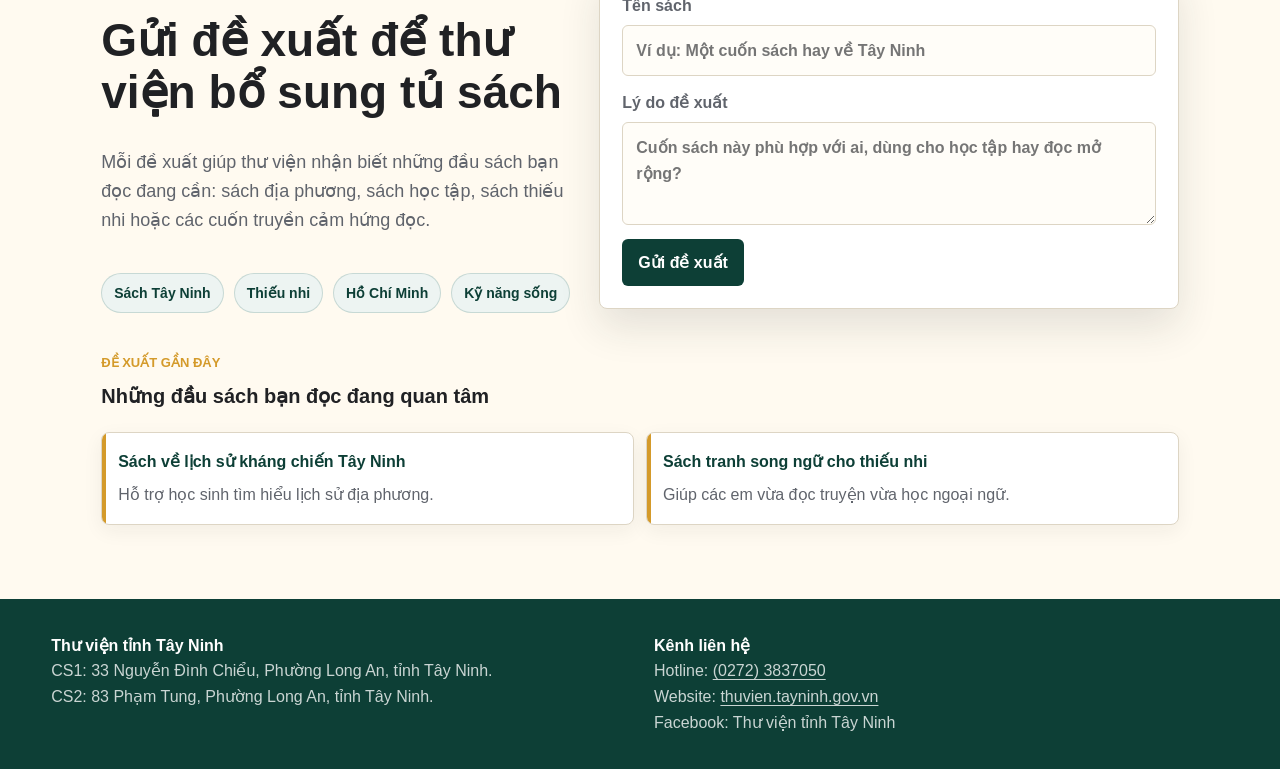
==== commit 56b074c7: "Improve book suggestion section" ====
--- a/index.html
+++ b/index.html
@@ -163,16 +163,40 @@
         </div>
       </section>
 
-      <section class="section recommend">
-        <div>
-          <p class="eyebrow">Cùng xây dựng tủ sách</p>
-          <h2>Đề xuất sách cho thư viện</h2>
-        </div>
-        <form class="suggest-form" id="suggestForm">
-          <input name="title" type="text" placeholder="Tên sách bạn muốn thư viện bổ sung" required>
-          <input name="reason" type="text" placeholder="Vì sao nên có cuốn này?">
-          <button class="button dark" type="submit">Thêm đề xuất</button>
-        </form>
+      <section class="section recommend" id="de-xuat">
+        <div class="recommend-copy">
+          <p class="eyebrow">Bạn đọc cùng chọn sách</p>
+          <h2>Gửi đề xuất để thư viện bổ sung tủ sách</h2>
+          <p>
+            Mỗi đề xuất giúp thư viện nhận biết những đầu sách bạn đọc đang cần:
+            sách địa phương, sách học tập, sách thiếu nhi hoặc các cuốn truyền cảm hứng đọc.
+          </p>
+          <div class="suggest-intents" aria-label="Nhóm sách có thể đề xuất">
+            <span>Sách Tây Ninh</span>
+            <span>Thiếu nhi</span>
+            <span>Hồ Chí Minh</span>
+            <span>Kỹ năng sống</span>
+          </div>
+        </div>
+
+        <div class="suggest-panel">
+          <form class="suggest-form" id="suggestForm">
+            <label>
+              Tên sách
+              <input name="title" type="text" placeholder="Ví dụ: Một cuốn sách hay về Tây Ninh" required>
+            </label>
+            <label>
+              Lý do đề xuất
+              <textarea name="reason" rows="3" placeholder="Cuốn sách này phù hợp với ai, dùng cho học tập hay đọc mở rộng?"></textarea>
+            </label>
+            <button class="button dark" type="submit">Gửi đề xuất</button>
+          </form>
+        </div>
+
+        <div class="suggestions-head">
+          <p class="eyebrow">Đề xuất gần đây</p>
+          <h3>Những đầu sách bạn đọc đang quan tâm</h3>
+        </div>
         <ul class="suggestions" id="suggestions"></ul>
       </section>
     </main>
--- a/styles.css
+++ b/styles.css
@@ -208,8 +208,7 @@
 }
 
 .hero-actions,
-.filters,
-.suggest-form {
+.filters {
   display: flex;
   flex-wrap: wrap;
   gap: 10px;
@@ -478,13 +477,6 @@
   margin-top: 22px;
   padding: 16px;
   color: var(--green-dark);
-}
-
-.suggest-form {
-  padding: 22px;
-  border-radius: 8px;
-  background: var(--white);
-  box-shadow: var(--shadow);
 }
 
 label {
@@ -511,6 +503,65 @@
 
 .recommend {
   border-top: 1px solid var(--line);
+  display: grid;
+  grid-template-columns: minmax(0, 0.9fr) minmax(320px, 1.1fr);
+  gap: 24px;
+  align-items: start;
+}
+
+.recommend-copy {
+  display: grid;
+  gap: 14px;
+}
+
+.recommend-copy p:not(.eyebrow) {
+  max-width: 520px;
+  color: var(--muted);
+  font-size: 18px;
+}
+
+.suggest-intents {
+  display: flex;
+  flex-wrap: wrap;
+  gap: 10px;
+  margin-top: 6px;
+}
+
+.suggest-intents span {
+  border: 1px solid rgba(0, 77, 64, 0.16);
+  border-radius: 999px;
+  padding: 8px 12px;
+  background: #edf4f2;
+  color: var(--green-dark);
+  font-size: 14px;
+  font-weight: 700;
+}
+
+.suggest-panel {
+  border: 1px solid var(--line);
+  border-radius: 8px;
+  background: var(--white);
+  box-shadow: var(--shadow);
+}
+
+.suggest-form {
+  display: grid;
+  grid-template-columns: 1fr;
+  gap: 14px;
+  padding: 22px;
+}
+
+.suggest-form .button {
+  justify-self: start;
+}
+
+.suggestions-head {
+  grid-column: 1 / -1;
+  margin-top: 16px;
+}
+
+.suggestions-head h3 {
+  margin-bottom: 0;
 }
 
 .detail-page {
@@ -759,15 +810,10 @@
   border-color: var(--green);
 }
 
-.suggest-form {
-  grid-template-columns: minmax(180px, 1fr) minmax(180px, 1fr) auto;
-  align-items: center;
-  margin-bottom: 18px;
-}
-
 .suggestions {
   display: grid;
-  grid-template-columns: repeat(3, 1fr);
+  grid-column: 1 / -1;
+  grid-template-columns: repeat(2, minmax(0, 1fr));
   gap: 12px;
   margin: 0;
   padding: 0;
@@ -775,7 +821,28 @@
 }
 
 .suggestions li {
+  position: relative;
+  overflow: hidden;
   padding: 16px;
+}
+
+.suggestions li::before {
+  content: "";
+  position: absolute;
+  inset: 0 auto 0 0;
+  width: 4px;
+  background: var(--gold);
+}
+
+.suggestions strong {
+  display: block;
+  margin-bottom: 8px;
+  color: var(--green-dark);
+}
+
+.suggestions p {
+  margin-bottom: 0;
+  color: var(--muted);
 }
 
 .footer {
@@ -798,6 +865,7 @@
   .intro,
   .split,
   .spotlight,
+  .recommend,
   .book-detail,
   .footer {
     grid-template-columns: 1fr;
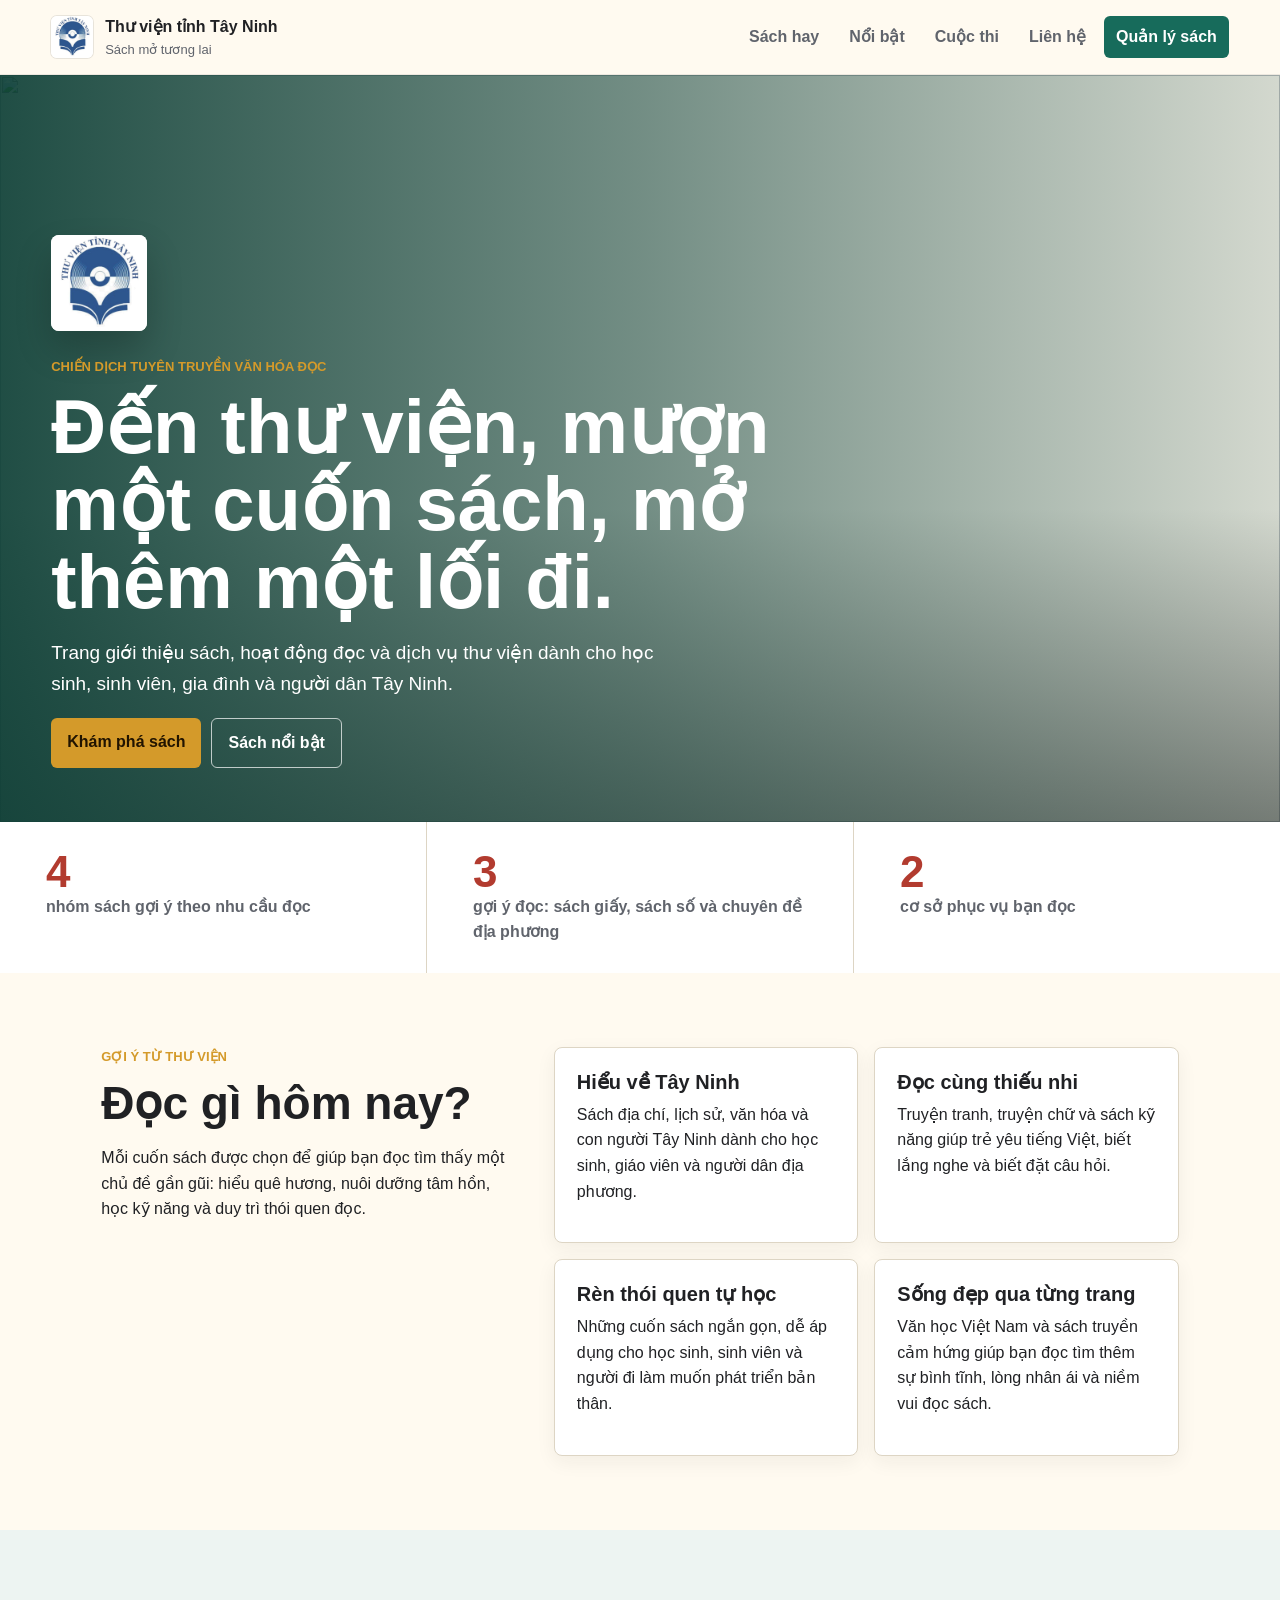
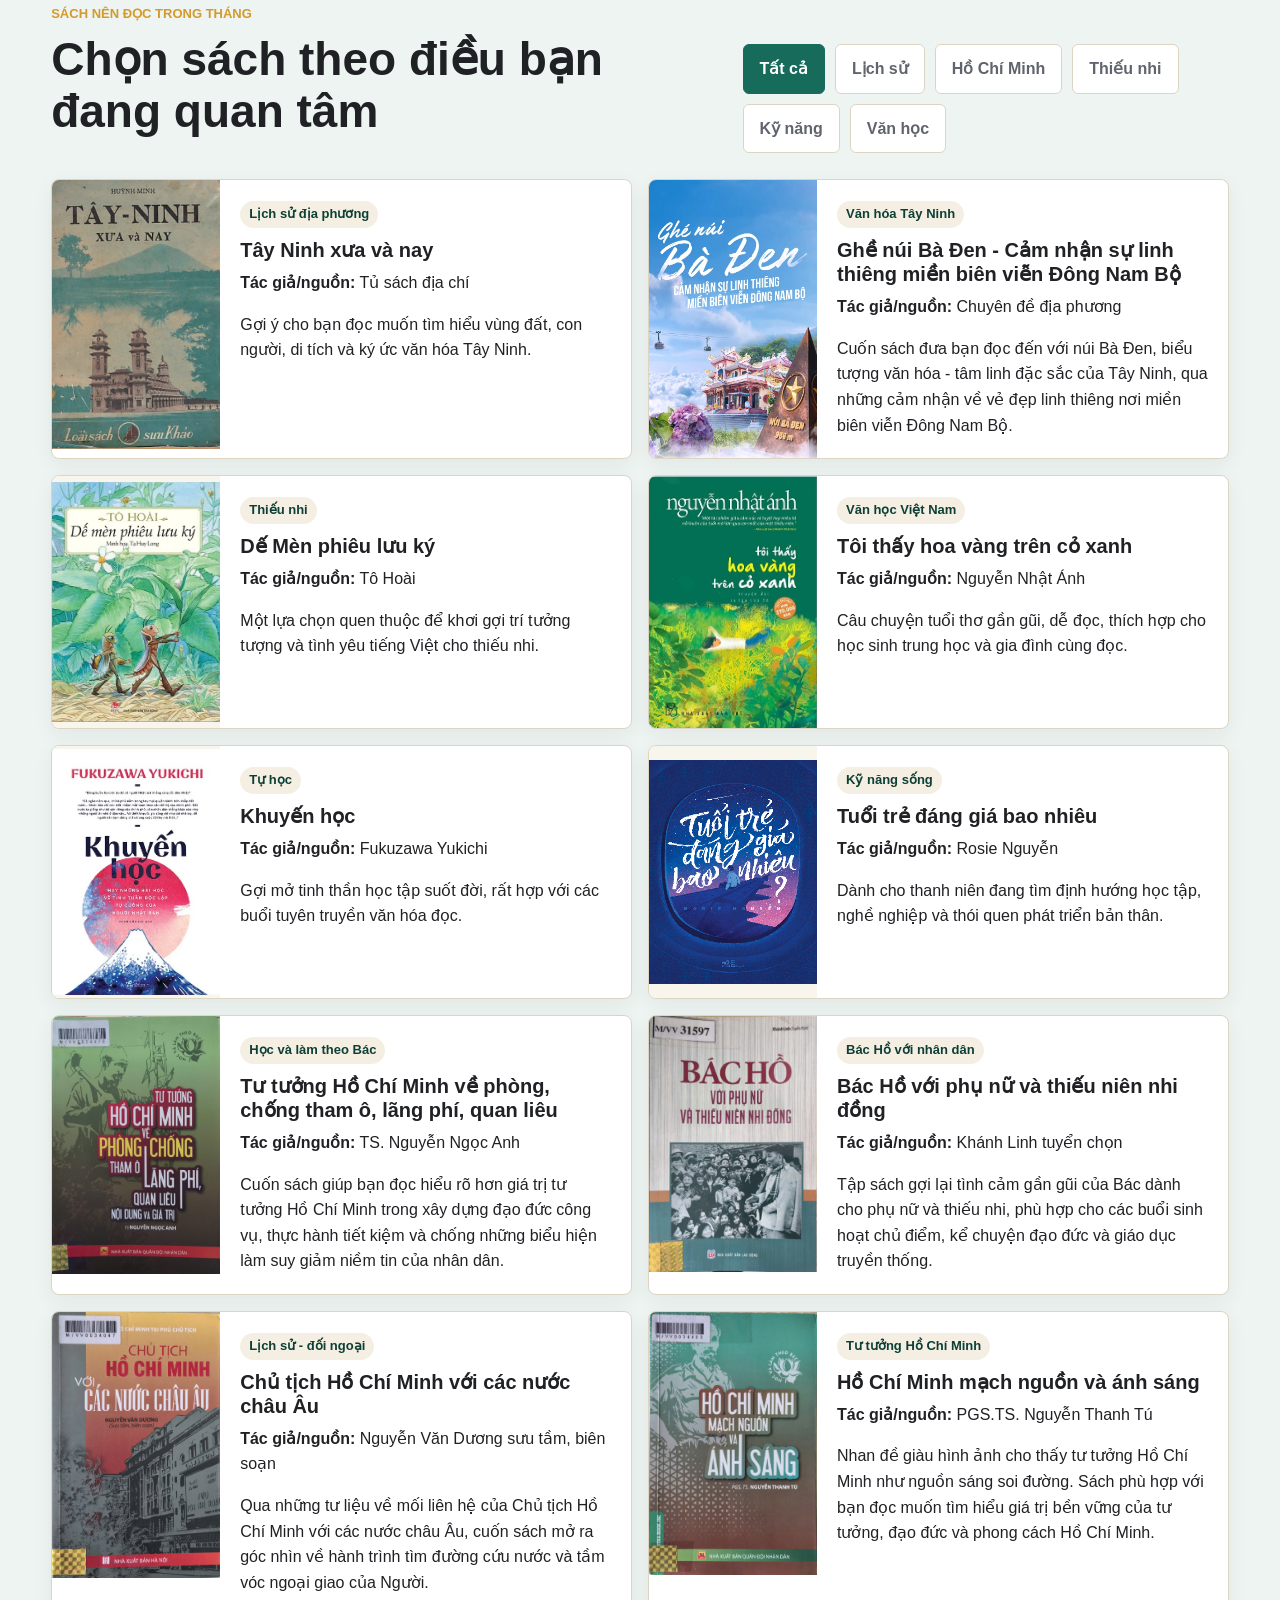
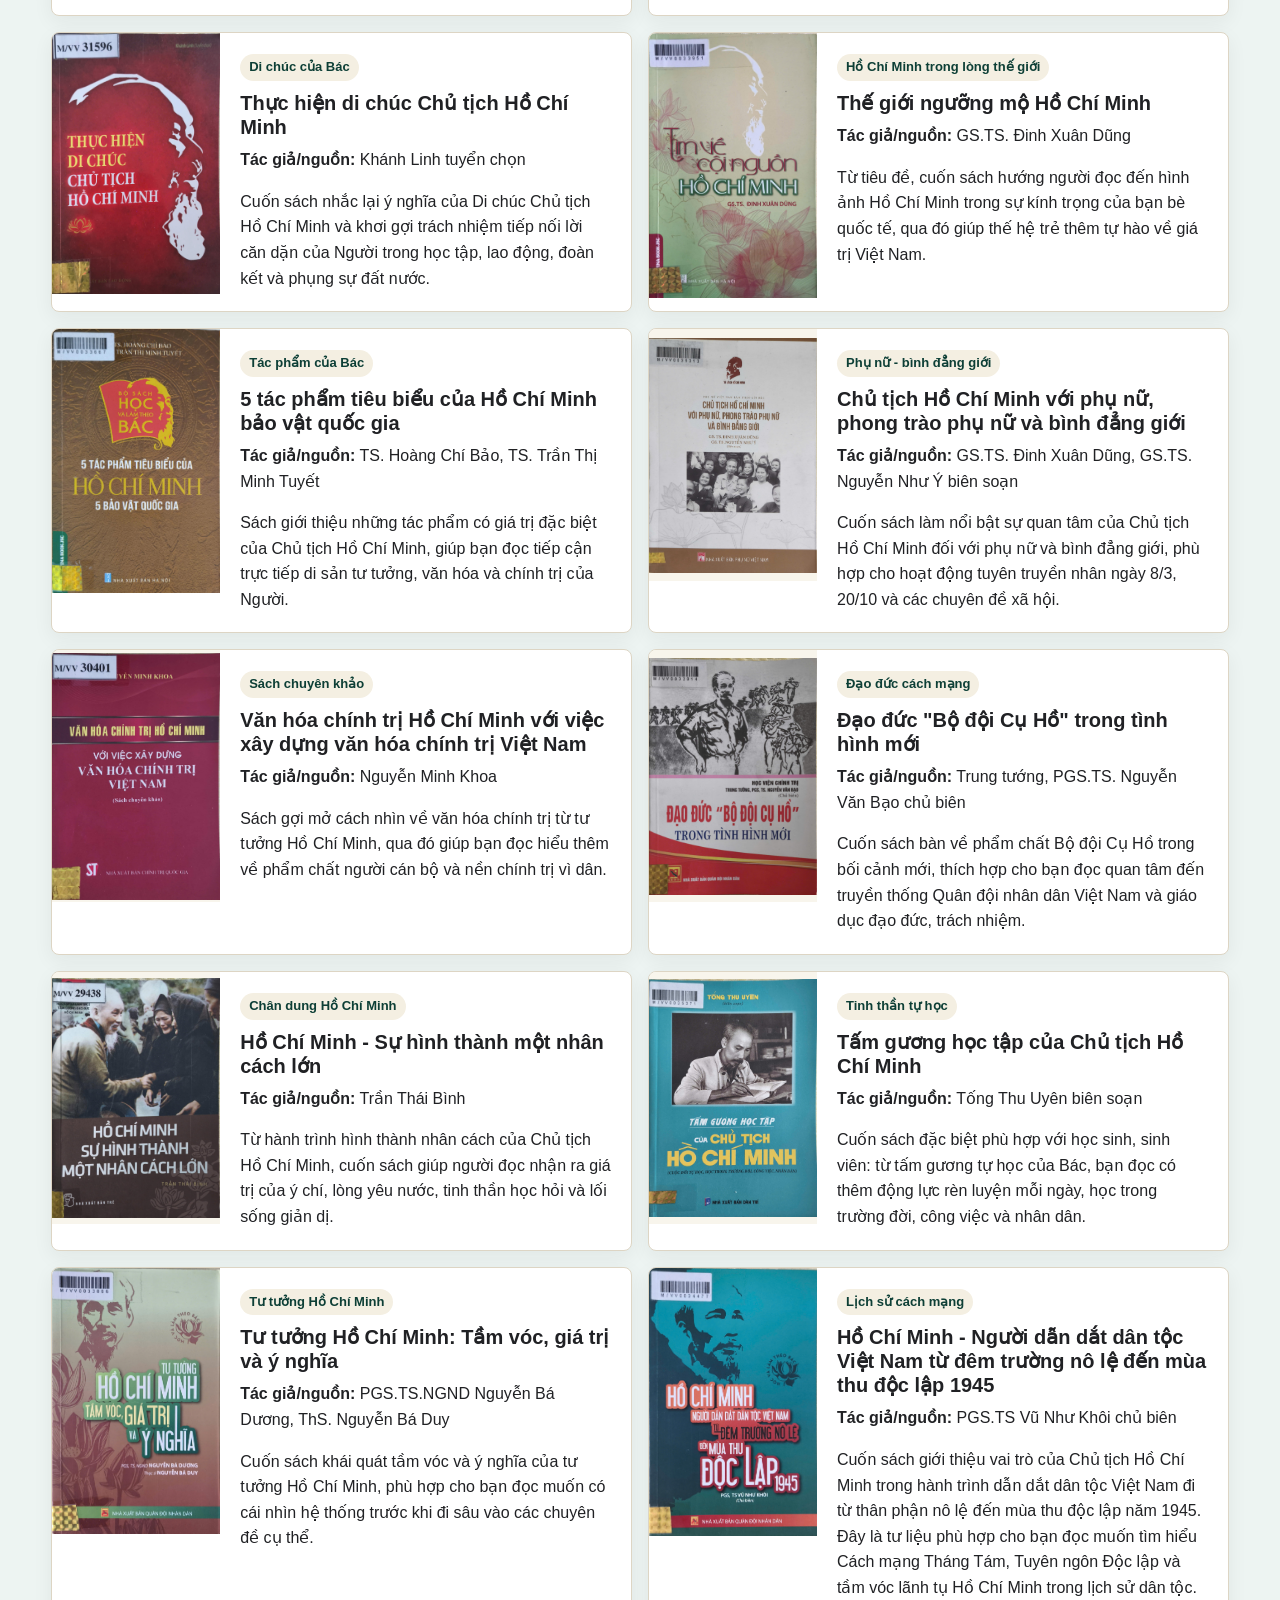
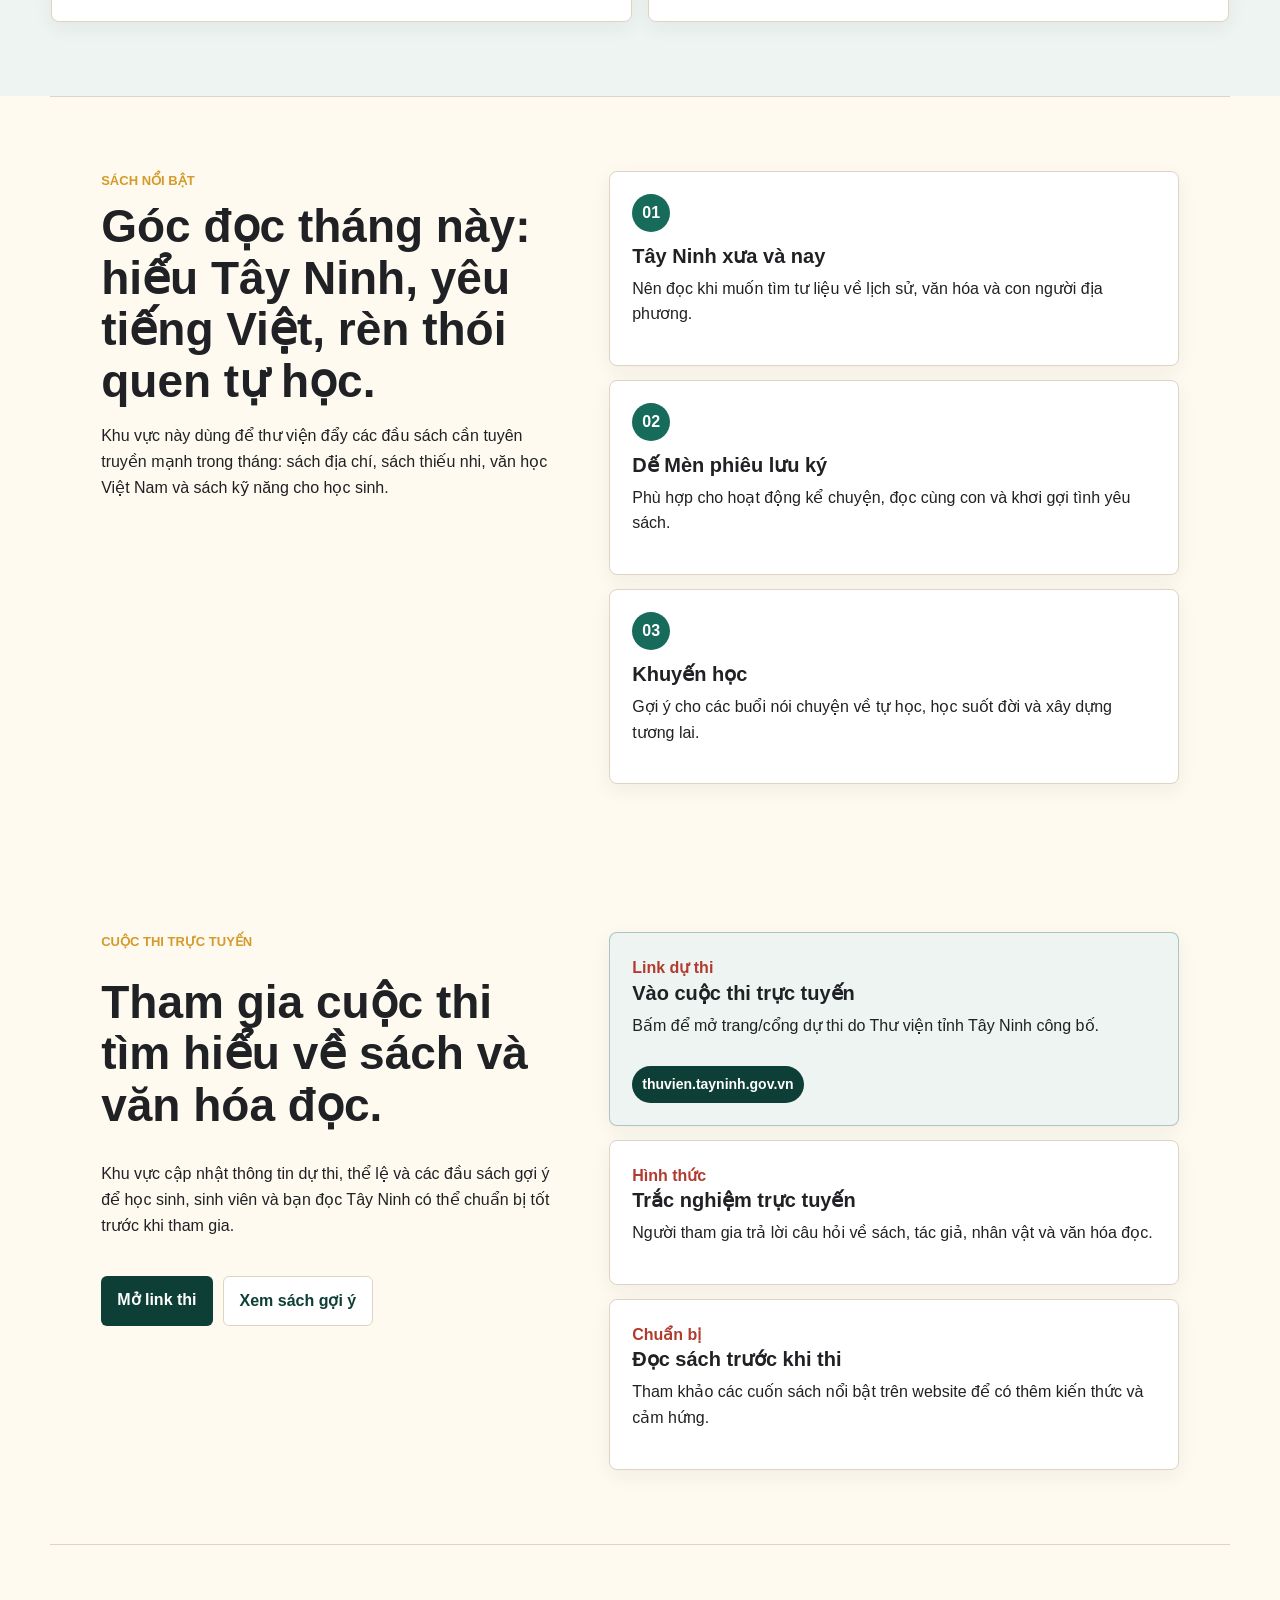
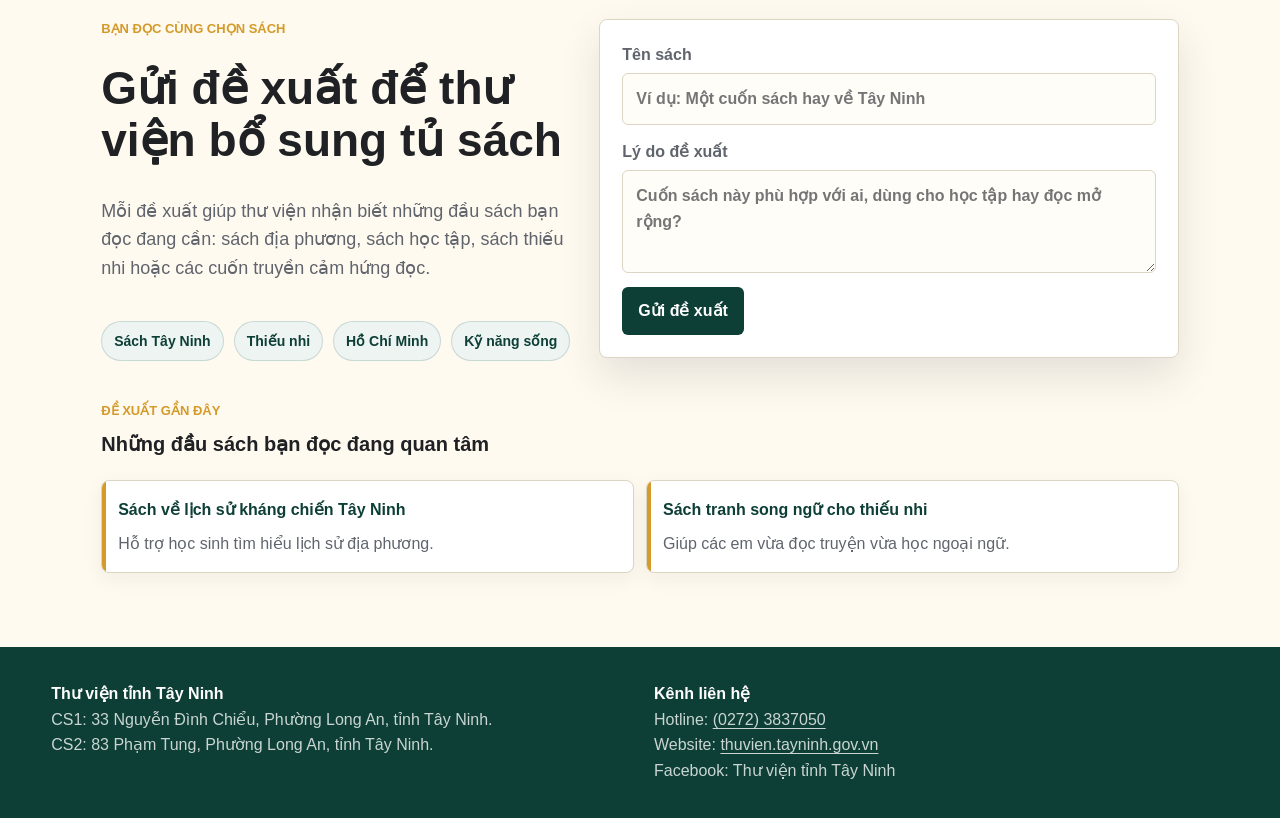
==== commit 7608fcbc: "Update activity section for online contest" ====
--- a/index.html
+++ b/index.html
@@ -18,7 +18,7 @@
       <nav class="nav" aria-label="Điều hướng chính">
         <a href="#sach">Sách hay</a>
         <a href="#noi-bat">Nổi bật</a>
-        <a href="#hoat-dong">Hoạt động</a>
+        <a href="#hoat-dong">Cuộc thi</a>
         <a href="#lien-he">Liên hệ</a>
         <a class="admin-link" href="admin.html">Quản lý sách</a>
       </nav>
@@ -134,32 +134,36 @@
         </div>
       </section>
 
-      <section class="section split" id="hoat-dong">
+      <section class="section split contest-section" id="hoat-dong">
         <div>
-          <p class="eyebrow">Hoạt động cộng đồng</p>
-          <h2>Không chỉ mượn sách, thư viện là nơi gặp nhau của tri thức.</h2>
-          <p>
-            Website có thể dùng để thông báo hoạt động thật của thư viện: trưng bày sách,
-            phục vụ lưu động, giới thiệu sách trực tuyến, hướng dẫn tra cứu tài liệu và
-            kết nối bạn đọc qua các kênh số.
-          </p>
-        </div>
-        <div class="timeline">
-          <a class="info-card" href="topic.html?id=gio-doc-thieu-nhi">
-            <time>Thứ 7 hằng tuần</time>
-            <h3>Giờ đọc thiếu nhi</h3>
-            <p>Kể chuyện, đọc sách tranh và hướng dẫn các em chọn sách phù hợp lứa tuổi.</p>
-          </a>
-          <a class="info-card" href="topic.html?id=goc-sach-tay-ninh">
-            <time>Tuần 2 mỗi tháng</time>
-            <h3>Góc sách Tây Ninh</h3>
-            <p>Trưng bày sách địa chí, lịch sử, văn hóa và con người Tây Ninh.</p>
-          </a>
-          <a class="info-card" href="topic.html?id=moi-tuan-mot-cuon-sach">
-            <time>Trực tuyến</time>
-            <h3>Mỗi tuần một cuốn sách</h3>
-            <p>Đăng bài giới thiệu sách ngắn để lan tỏa thói quen đọc trên mạng xã hội.</p>
-          </a>
+          <p class="eyebrow">Cuộc thi trực tuyến</p>
+          <h2>Tham gia cuộc thi tìm hiểu về sách và văn hóa đọc.</h2>
+          <p>
+            Khu vực cập nhật thông tin dự thi, thể lệ và các đầu sách gợi ý để học sinh,
+            sinh viên và bạn đọc Tây Ninh có thể chuẩn bị tốt trước khi tham gia.
+          </p>
+          <div class="contest-actions">
+            <a class="button dark" href="https://thuvien.tayninh.gov.vn" target="_blank" rel="noreferrer">Mở link thi</a>
+            <a class="button outline" href="#sach">Xem sách gợi ý</a>
+          </div>
+        </div>
+        <div class="timeline contest-timeline">
+          <a class="info-card contest-card" href="https://thuvien.tayninh.gov.vn" target="_blank" rel="noreferrer">
+            <time>Link dự thi</time>
+            <h3>Vào cuộc thi trực tuyến</h3>
+            <p>Bấm để mở trang/cổng dự thi do Thư viện tỉnh Tây Ninh công bố.</p>
+            <span class="contest-link-text">thuvien.tayninh.gov.vn</span>
+          </a>
+          <article class="info-card">
+            <time>Hình thức</time>
+            <h3>Trắc nghiệm trực tuyến</h3>
+            <p>Người tham gia trả lời câu hỏi về sách, tác giả, nhân vật và văn hóa đọc.</p>
+          </article>
+          <article class="info-card">
+            <time>Chuẩn bị</time>
+            <h3>Đọc sách trước khi thi</h3>
+            <p>Tham khảo các cuốn sách nổi bật trên website để có thêm kiến thức và cảm hứng.</p>
+          </article>
         </div>
       </section>
 
--- a/styles.css
+++ b/styles.css
@@ -462,9 +462,37 @@
   gap: 14px;
 }
 
+.contest-section > div:first-child {
+  display: grid;
+  gap: 14px;
+}
+
+.contest-actions {
+  display: flex;
+  flex-wrap: wrap;
+  gap: 10px;
+  margin-top: 8px;
+}
+
 .timeline time {
   display: block;
   color: var(--red);
+  font-weight: 700;
+}
+
+.contest-card {
+  border-color: rgba(0, 77, 64, 0.28);
+  background: #edf4f2;
+}
+
+.contest-link-text {
+  display: inline-block;
+  margin-top: 12px;
+  border-radius: 999px;
+  padding: 7px 10px;
+  background: var(--green-dark);
+  color: var(--white);
+  font-size: 14px;
   font-weight: 700;
 }
 
